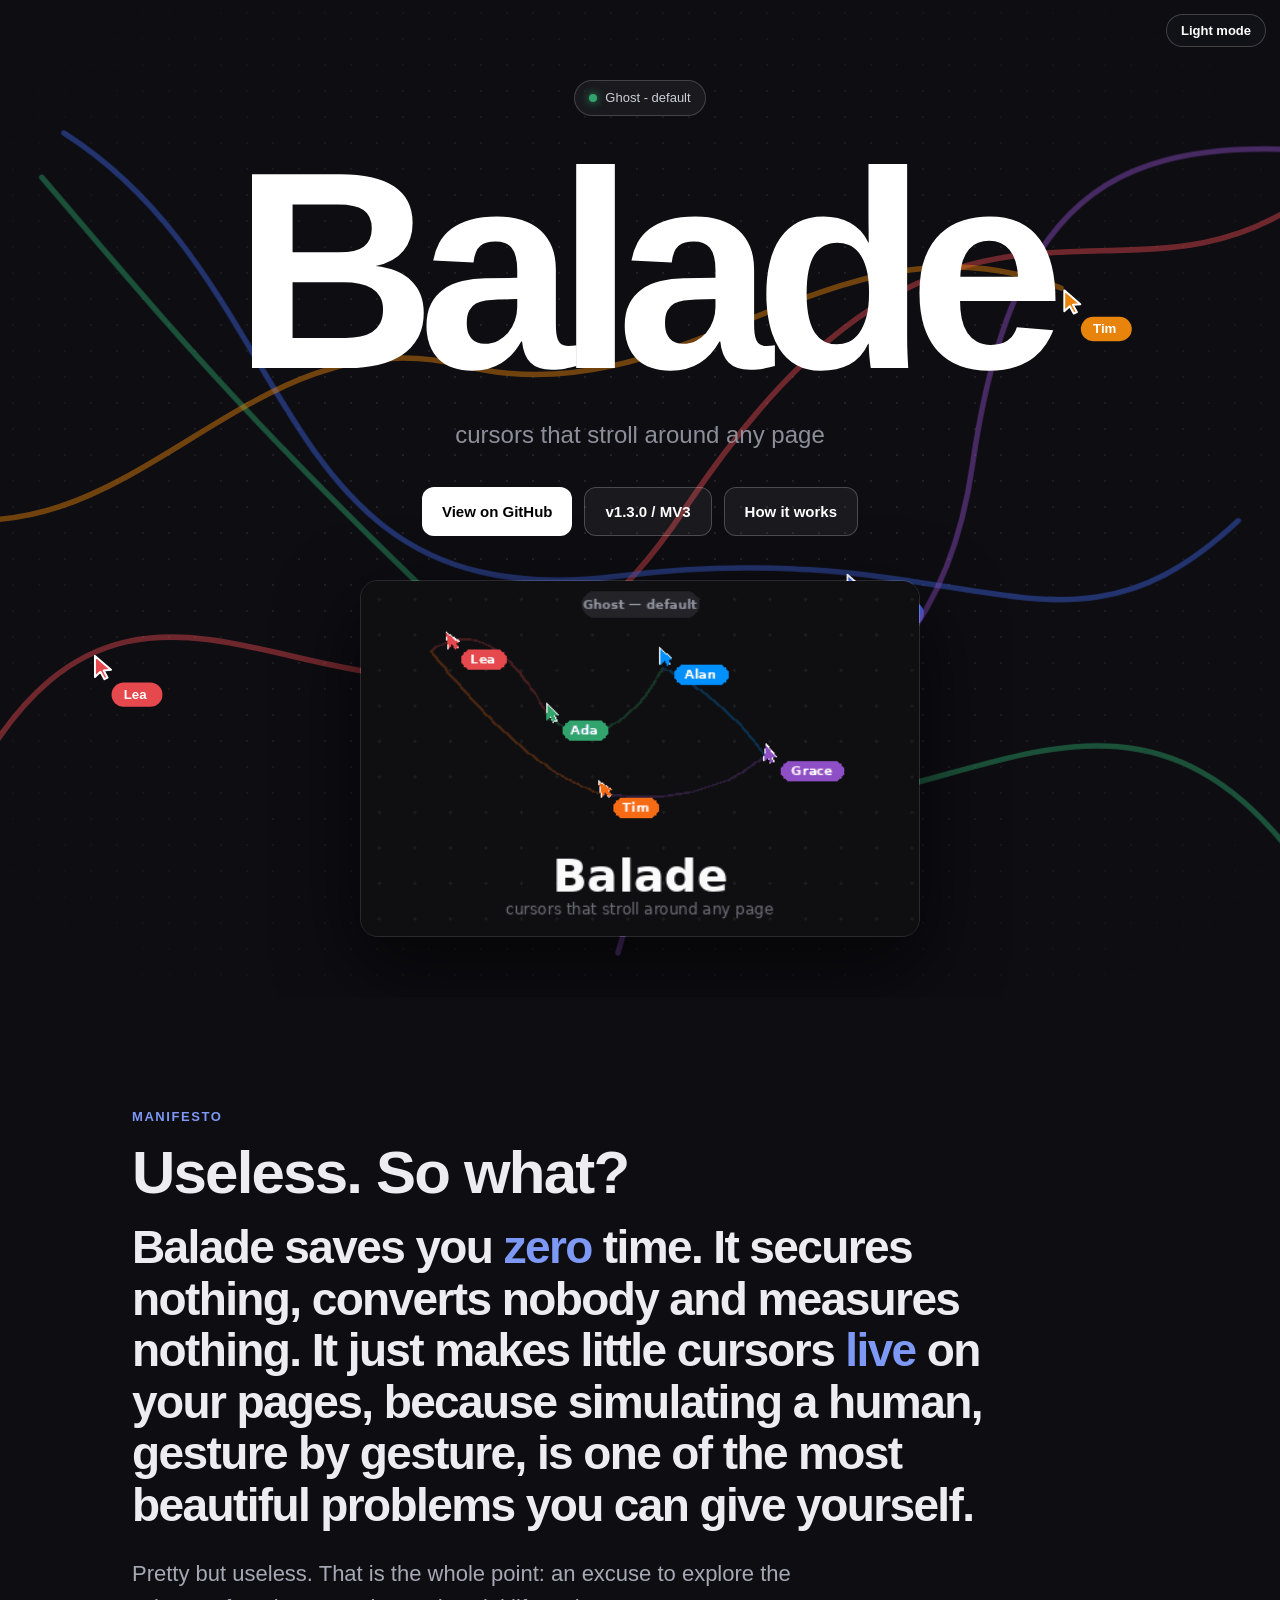
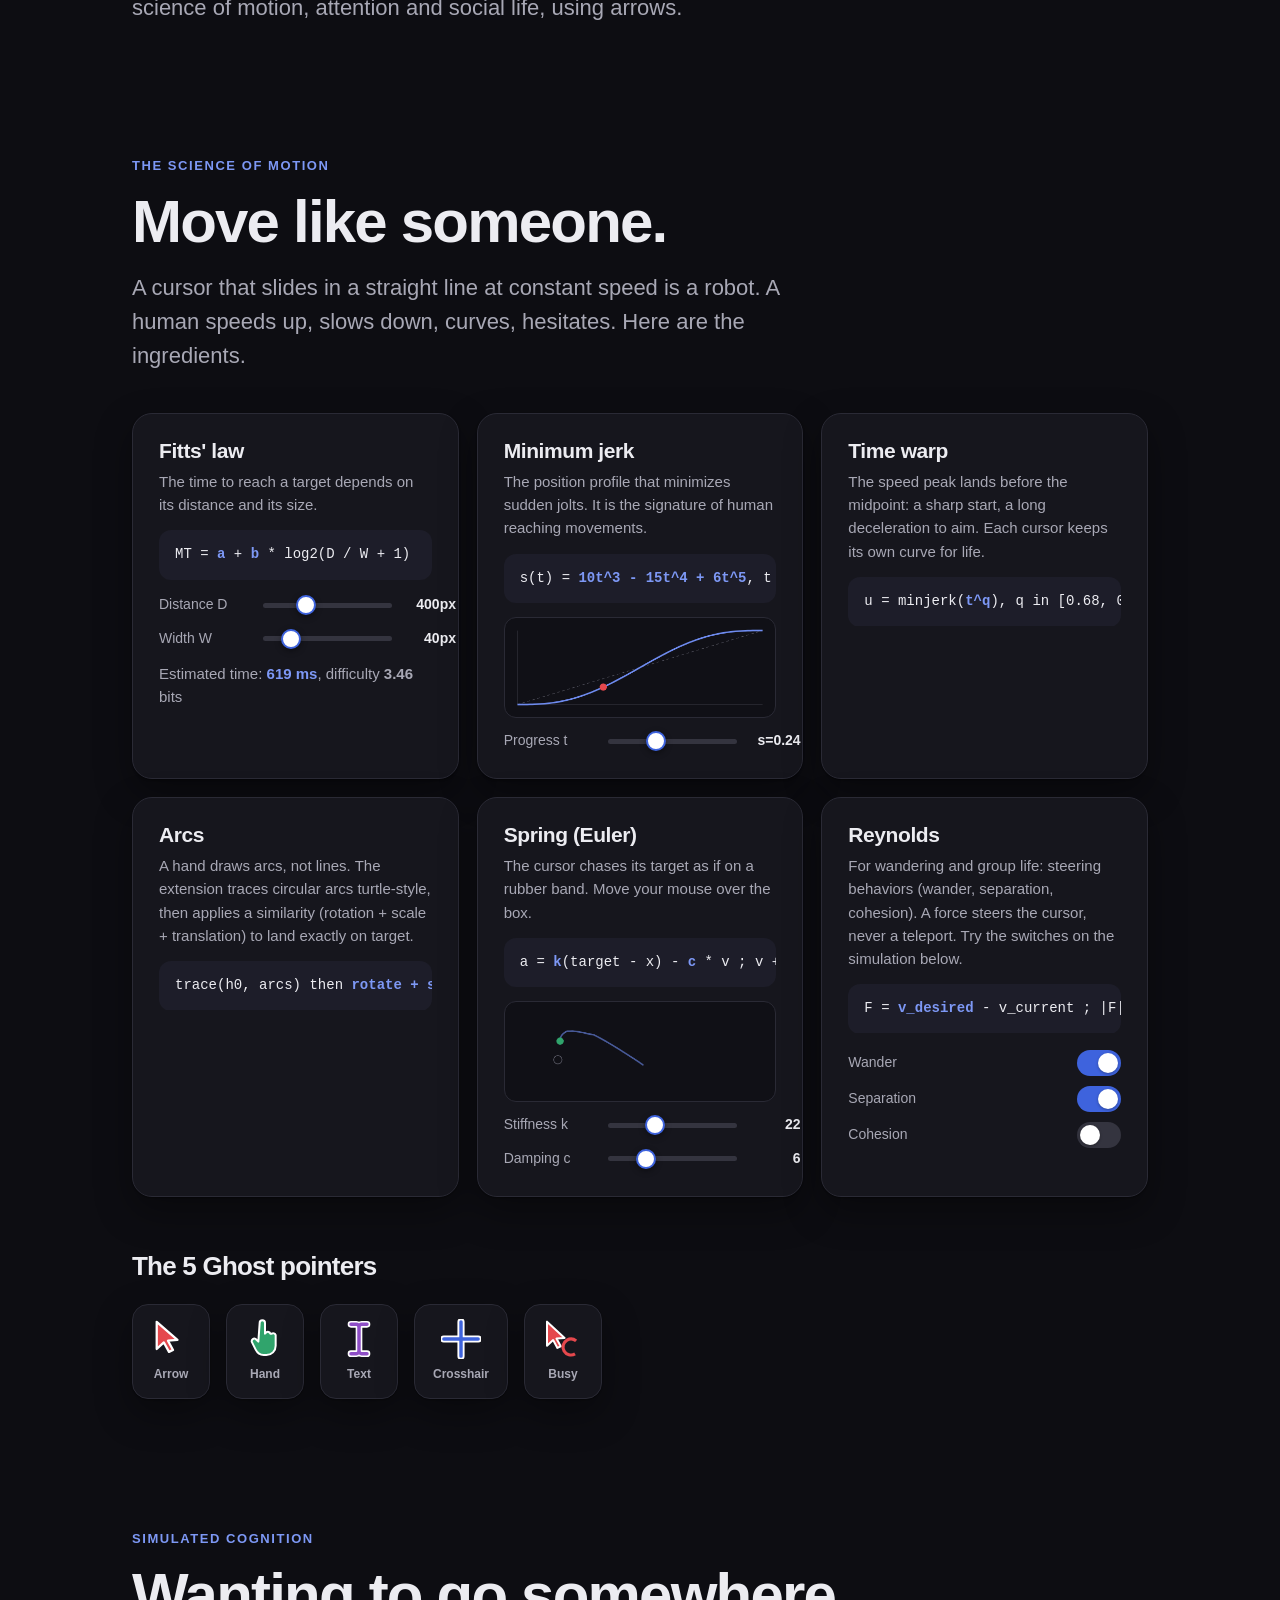
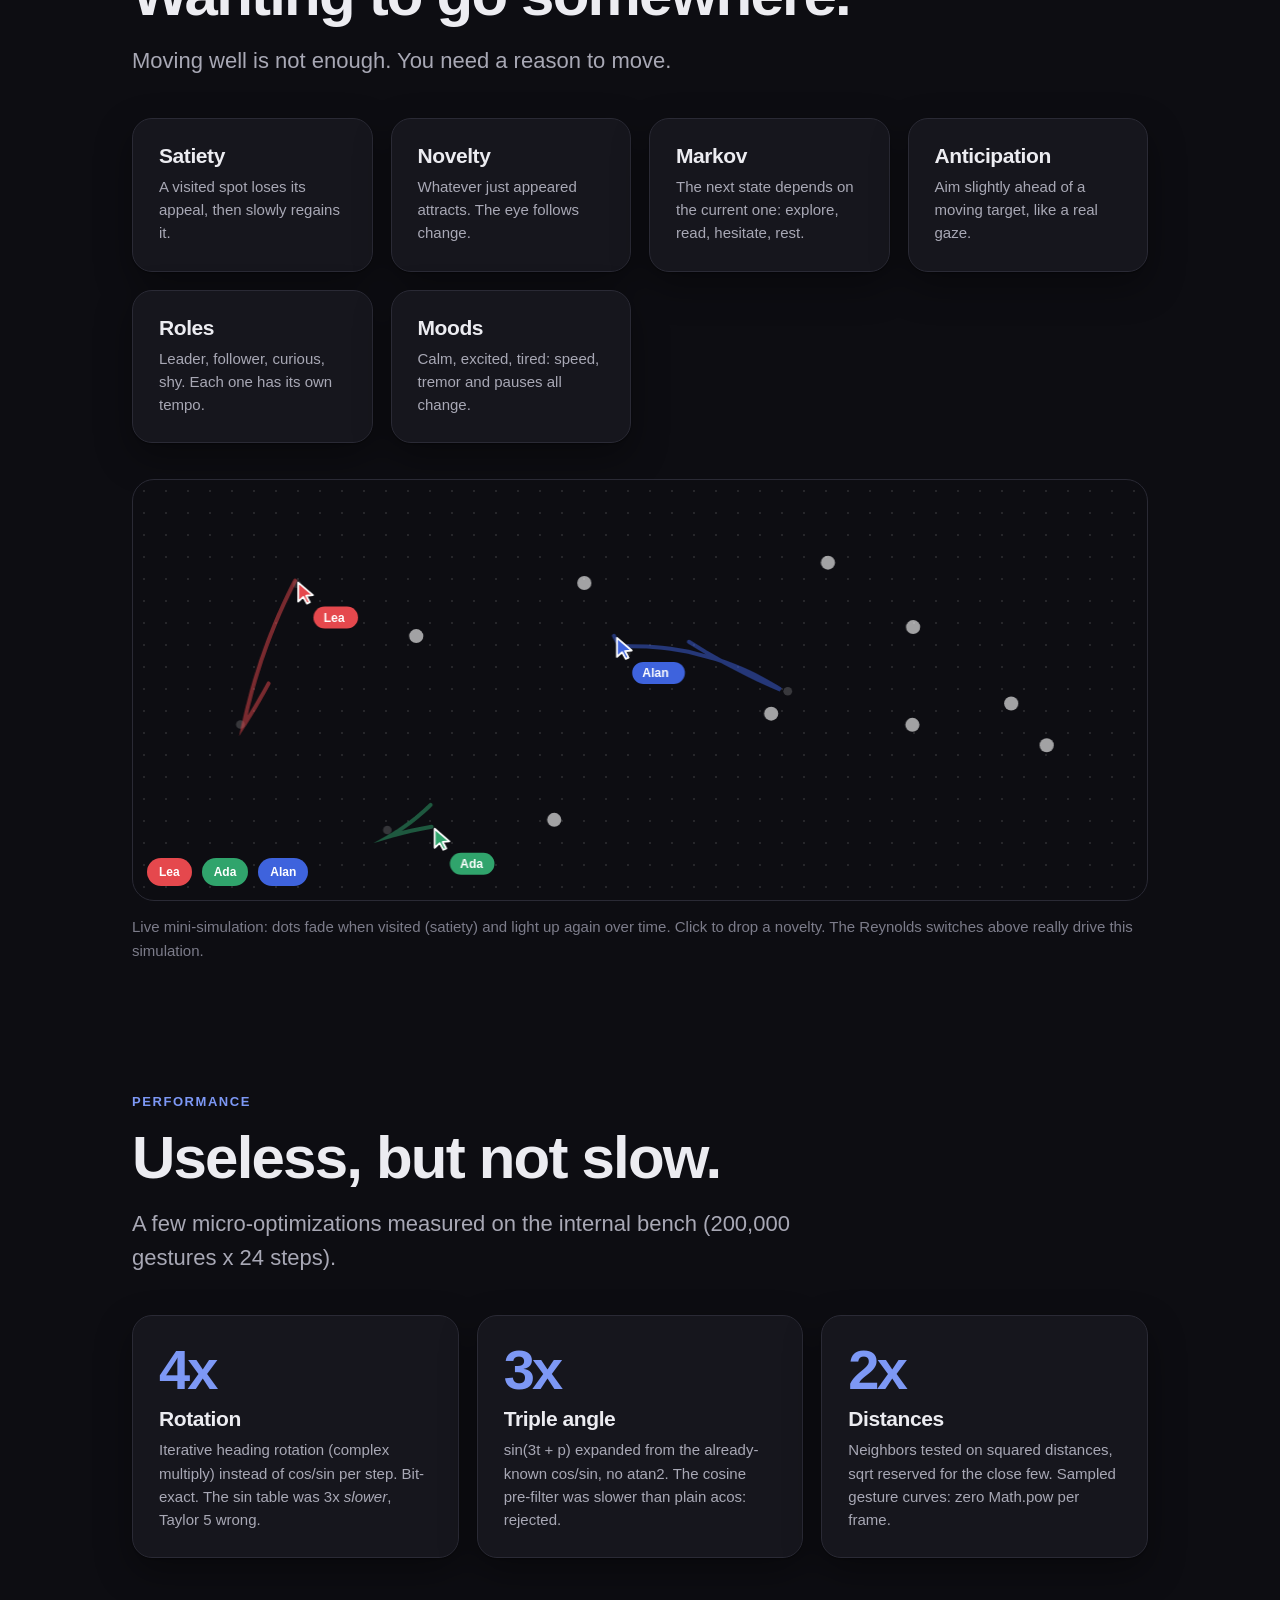
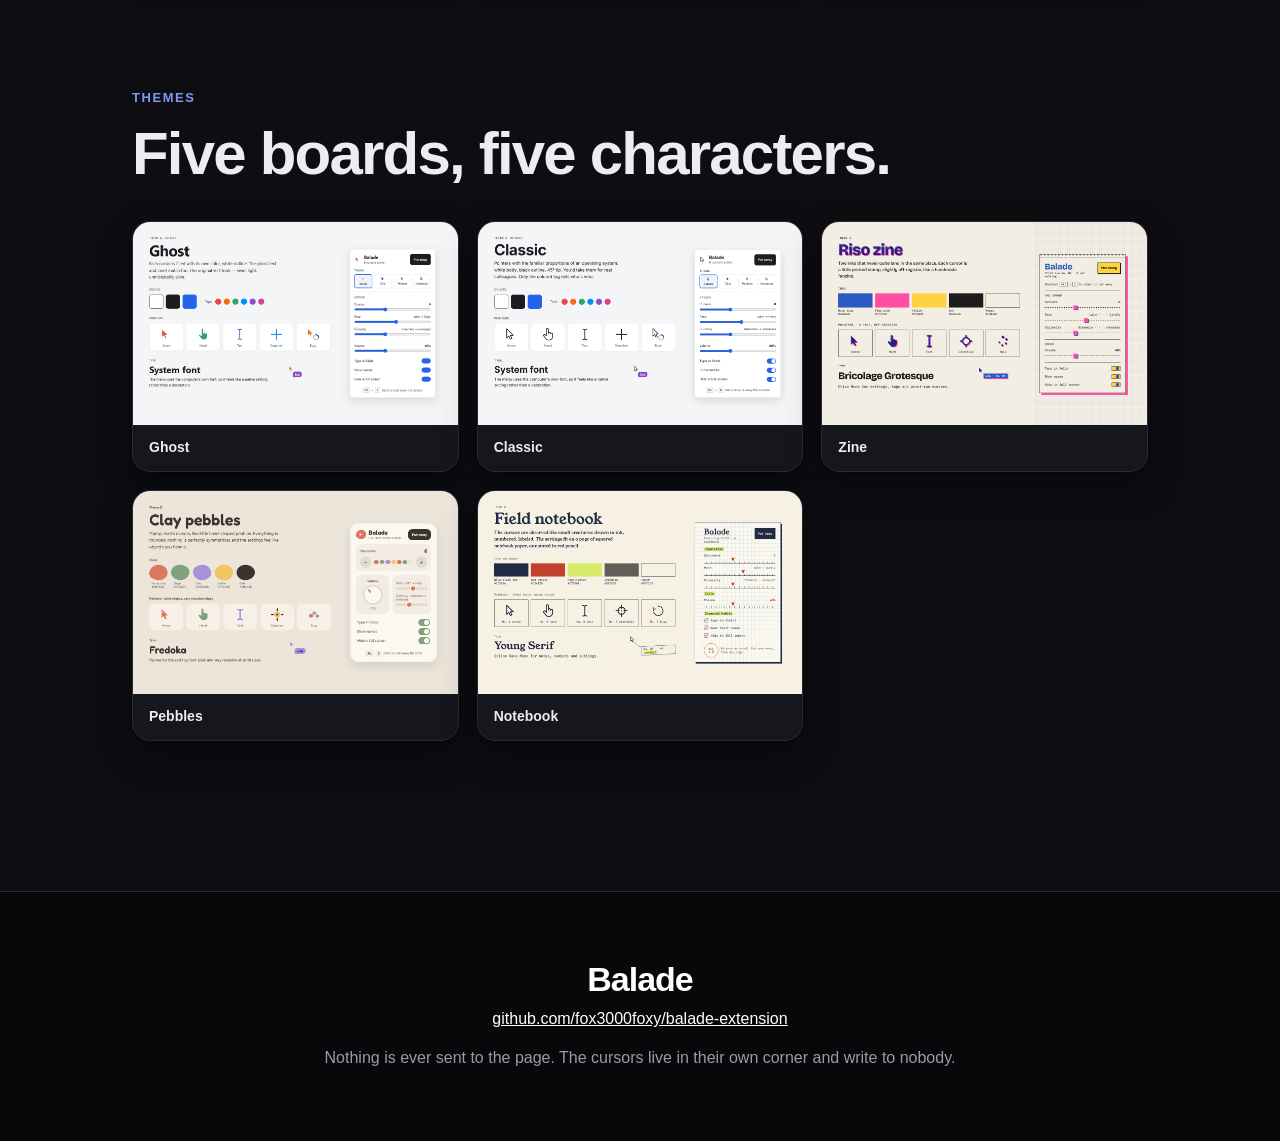
==== docs/index.html @ c30ccaf0 "docs: add index.html landing page (Ghost DA, real formulas, real assets) - Landing page from draft: " ====
<!doctype html>
<html lang="en" data-theme="dark">
<head>
<meta charset="utf-8">
<meta name="viewport" content="width=device-width,initial-scale=1">
<title>Balade - cursors that stroll around any page</title>
<meta name="description" content="Balade: a Chrome MV3 extension with autonomous animated cursors. Pretty but useless. The science of bringing virtual things to life.">
<style>
:root{
  --blue:#3e63dd; --red:#e5484d; --green:#30a46c; --violet:#8e4ec6; --orange:#e8830c;
  --ink:#0d0d12;
  --bg:#0d0d12; --card:#16161d; --text:#ececf1; --body:#a8a8b5; --muted:#7c7c8a;
  --line:#2a2a35; --formula:#1d1d29; --stage:#101016; --shadow:0 1px 2px rgba(0,0,0,.4),0 14px 36px rgba(0,0,0,.35);
  --track:#34343f; --knob:#fff; --strike:#4a4a58;
  --font:-apple-system,BlinkMacSystemFont,"Segoe UI",Roboto,"Helvetica Neue",Arial,sans-serif;
}
[data-theme=light]{
  --bg:#f5f5f7; --card:#fff; --text:#17171c; --body:#55555f; --muted:#8b8b97;
  --line:#e4e4ea; --formula:#f3f4fa; --stage:#fafafc; --shadow:0 1px 2px rgba(0,0,0,.04),0 12px 32px rgba(20,20,40,.06);
  --track:#dcdce4; --strike:#b6b6c0;
}
*{box-sizing:border-box;margin:0}
html{scroll-behavior:smooth}
body{font-family:var(--font);background:var(--bg);color:var(--text);line-height:1.55;-webkit-font-smoothing:antialiased;transition:background .3s,color .3s}
a{color:inherit}
h1,h2,h3{letter-spacing:-.03em;font-weight:800;line-height:1.05}

/* theme toggle */
.themebtn{position:fixed;top:14px;right:14px;z-index:50;border:1px solid rgba(255,255,255,.2);background:rgba(20,20,28,.7);color:#fff;backdrop-filter:blur(8px);padding:8px 14px;border-radius:99px;font:600 13px var(--font);cursor:pointer}
[data-theme=light] .themebtn{background:rgba(255,255,255,.85);color:#000;border-color:rgba(0,0,0,.12)}

/* HERO */
.hero{position:relative;min-height:100svh;background:var(--ink);color:#fff;overflow:hidden;display:flex;flex-direction:column;align-items:center;justify-content:center;text-align:center;padding:80px 20px 60px;
  background-image:radial-gradient(rgba(255,255,255,.09) 1px,transparent 1px);background-size:26px 26px}
.hero::after{content:"";position:absolute;inset:0;background:radial-gradient(ellipse at center,transparent 30%,var(--ink) 95%);pointer-events:none}
.hero svg.layer{position:absolute;inset:0;width:100%;height:100%;z-index:1}
.hero .content{position:relative;z-index:3}
.badge{display:inline-flex;gap:8px;align-items:center;padding:7px 14px;border:1px solid rgba(255,255,255,.18);border-radius:999px;font-size:13px;color:#cfcfd8;background:rgba(255,255,255,.05);margin-bottom:28px}
.badge i{width:8px;height:8px;border-radius:50%;background:var(--green);box-shadow:0 0 10px var(--green)}
.hero h1{font-size:clamp(84px,22vw,300px);letter-spacing:-.065em;line-height:.9}
.hero p.sub{color:#8e8e9a;font-size:clamp(16px,2.4vw,24px);margin-top:18px}
.btns{display:flex;gap:12px;justify-content:center;flex-wrap:wrap;margin-top:34px}
.btn{display:inline-flex;align-items:center;gap:8px;padding:12px 20px;border-radius:12px;font-weight:600;text-decoration:none;font-size:15px;transition:transform .15s}
.btn:hover{transform:translateY(-2px)}
.btn.primary{background:#fff;color:#000}
.btn.ghost{border:1px solid rgba(255,255,255,.22);color:#fff;background:rgba(255,255,255,.05)}
.hero .gif{margin:44px auto 0;max-width:560px;width:100%;border-radius:18px;border:1px solid rgba(255,255,255,.12);display:block;box-shadow:0 30px 80px rgba(0,0,0,.6)}
.cur{will-change:transform}
.tag{font:600 12px var(--font)}

/* SECTIONS */
section.block{max-width:1060px;margin:0 auto;padding:110px 22px 20px}
.eyebrow{font-size:13px;font-weight:700;color:var(--blue);text-transform:uppercase;letter-spacing:.12em;margin-bottom:14px}
[data-theme=dark] .eyebrow{color:#7d98f5}
section h2{font-size:clamp(34px,6vw,60px);margin-bottom:18px}
.lead{font-size:clamp(18px,2.2vw,22px);color:var(--body);max-width:720px}
.grid{display:grid;gap:18px;margin-top:40px}
.g2{grid-template-columns:repeat(auto-fit,minmax(300px,1fr))}
.g3{grid-template-columns:repeat(auto-fit,minmax(240px,1fr))}
.card{background:var(--card);border-radius:20px;padding:26px;box-shadow:var(--shadow);border:1px solid var(--line)}
.card h3{font-size:21px;margin-bottom:8px;letter-spacing:-.02em}
.card p{color:var(--body);font-size:15px}
.formula{margin:14px 0;padding:14px 16px;background:var(--formula);border-radius:12px;font-family:ui-monospace,SFMono-Regular,Menlo,Consolas,monospace;font-size:14px;overflow-x:auto;white-space:nowrap}
.formula b{color:#7d98f5}
[data-theme=light] .formula b{color:var(--blue)}
.manifesto{font-size:clamp(26px,4.4vw,46px);font-weight:800;letter-spacing:-.035em;line-height:1.12;max-width:900px}
.manifesto em{font-style:normal;color:#7d98f5}
[data-theme=light] .manifesto em{color:var(--blue)}
.manifesto s{color:var(--strike);text-decoration-thickness:3px}

/* controls, extension menu style */
.ctl{display:flex;align-items:center;gap:12px;font-size:14px;margin-top:12px}
.ctl label{min-width:92px;color:var(--body)}
.ctl output{min-width:52px;text-align:right;font-variant-numeric:tabular-nums;font-weight:600}
input[type=range]{-webkit-appearance:none;appearance:none;flex:1;height:5px;border-radius:5px;background:var(--track);outline:0}
input[type=range]::-webkit-slider-thumb{-webkit-appearance:none;width:20px;height:20px;border-radius:50%;background:#fff;border:2px solid var(--blue);box-shadow:0 2px 6px rgba(0,0,0,.4);cursor:pointer}
input[type=range]::-moz-range-thumb{width:16px;height:16px;border-radius:50%;background:#fff;border:2px solid var(--blue);cursor:pointer}
.tg{position:relative;width:44px;height:26px;flex:none}
.tg input{opacity:0;position:absolute;inset:0;margin:0;cursor:pointer;z-index:2}
.tg span{position:absolute;inset:0;border-radius:99px;background:var(--track);transition:.2s}
.tg span::after{content:"";position:absolute;left:3px;top:3px;width:20px;height:20px;border-radius:50%;background:#fff;box-shadow:0 1px 3px rgba(0,0,0,.3);transition:.2s}
.tg input:checked+span{background:var(--blue)}
.tg input:checked+span::after{transform:translateX(18px)}
.toggles{margin-top:16px;display:grid;gap:10px}
.toggles .row{display:flex;justify-content:space-between;align-items:center;font-size:14px;color:var(--body)}
canvas{display:block;width:100%;border-radius:12px;background:var(--stage);border:1px solid var(--line);margin-top:14px}
.stage{background:var(--ink);border-radius:22px;overflow:hidden;position:relative;margin-top:36px;border:1px solid var(--line);background-image:radial-gradient(rgba(255,255,255,.1) 1px,transparent 1px);background-size:22px 22px}
.stage canvas{border:0;background:transparent;margin:0;border-radius:0;height:420px}
.stage .ctrl{position:absolute;left:14px;bottom:14px;display:flex;gap:10px;flex-wrap:wrap}
.pill{padding:5px 12px;border-radius:99px;color:#fff;font-size:12px;font-weight:700}

.tbl{width:100%;border-collapse:collapse;font-size:14px;margin-top:10px}
.tbl td,.tbl th{padding:9px 0;text-align:left;border-bottom:1px solid var(--line)}
.tbl th{color:var(--muted);font-weight:600;font-size:12px;text-transform:uppercase;letter-spacing:.06em}
.big{font-size:56px;font-weight:800;letter-spacing:-.05em;color:#7d98f5;line-height:1}
[data-theme=light] .big{color:var(--blue)}
.note{color:var(--muted);font-size:15px;margin-top:14px}

.pointers{display:flex;gap:16px;flex-wrap:wrap;margin-top:24px}
.pt{background:var(--card);border:1px solid var(--line);border-radius:16px;padding:14px 18px;display:flex;flex-direction:column;align-items:center;gap:6px;font-size:12px;color:var(--body);font-weight:600;box-shadow:var(--shadow)}

.gallery{display:grid;grid-template-columns:repeat(auto-fill,minmax(300px,1fr));gap:18px;margin-top:36px}
.gallery figure{background:var(--card);border:1px solid var(--line);border-radius:18px;overflow:hidden;box-shadow:var(--shadow)}
.gallery img{display:block;width:100%;aspect-ratio:16/10;object-fit:cover;background:var(--formula)}
.gallery figcaption{padding:12px 16px;font-weight:700;font-size:14px;text-transform:capitalize}

footer{margin-top:130px;background:#08080b;color:#9a9aa6;padding:70px 22px;text-align:center;border-top:1px solid var(--line)}
footer h3{color:#fff;font-size:34px;margin-bottom:10px}
footer a{color:#fff}

.reveal{opacity:0;transform:translateY(26px);transition:opacity .7s ease,transform .7s ease}
.reveal.in{opacity:1;transform:none}
@media (prefers-reduced-motion:reduce){.reveal{opacity:1;transform:none;transition:none}}
</style>
</head>
<body>
<button class="themebtn" id="themeBtn" type="button">Light mode</button>

<!-- 1. HERO -->
<header class="hero" id="top">
  <svg class="layer" id="heroSvg" viewBox="0 0 1440 900" preserveAspectRatio="xMidYMid slice" aria-hidden="true">
    <defs><g id="arrow"><path d="M3 2 L3 21 L8 16.4 L11.6 23 L14.4 21.7 L10.9 15.2 L17.5 14.6 Z" stroke="#fff" stroke-width="1.8" stroke-linejoin="round"/></g></defs>
  </svg>
  <div class="content">
    <div class="badge"><i></i> Ghost - default</div>
    <h1>Balade</h1>
    <p class="sub">cursors that stroll around any page</p>
    <div class="btns">
      <a class="btn primary" href="https://github.com/fox3000foxy/balade-extension">View on GitHub</a>
      <a class="btn ghost" href="https://github.com/fox3000foxy/balade-extension/releases">v1.3.0 / MV3</a>
      <a class="btn ghost" href="how-it-works.html">How it works</a>
    </div>
    <img class="gif" src="images/promo-ghost.gif" alt="Balade with the Ghost theme in action" loading="lazy" onerror="this.style.display='none'">
  </div>
</header>

<!-- 2. MANIFESTO -->
<section class="block reveal" id="manifesto">
  <div class="eyebrow">Manifesto</div>
  <h2>Useless. So what?</h2>
  <p class="manifesto">Balade saves you <em>zero</em> time. It secures nothing, converts nobody and measures nothing. It just makes little cursors <em>live</em> on your pages, because simulating a human, gesture by gesture, is one of the most beautiful problems you can give yourself.</p>
  <p class="lead" style="margin-top:26px">Pretty but useless. That is the whole point: an excuse to explore the science of motion, attention and social life, using arrows.</p>
</section>

<!-- 3. SCIENCE OF MOTION -->
<section class="block reveal" id="motion">
  <div class="eyebrow">The science of motion</div>
  <h2>Move like someone.</h2>
  <p class="lead">A cursor that slides in a straight line at constant speed is a robot. A human speeds up, slows down, curves, hesitates. Here are the ingredients.</p>

  <div class="grid g2">
    <div class="card">
      <h3>Fitts' law</h3>
      <p>The time to reach a target depends on its distance and its size.</p>
      <div class="formula">MT = <b>a</b> + <b>b</b> * log2(D / W + 1)</div>
      <div class="ctl"><label>Distance D</label><input id="fD" type="range" min="50" max="1200" value="400"><output id="fDo"></output></div>
      <div class="ctl"><label>Width W</label><input id="fW" type="range" min="8" max="200" value="40"><output id="fWo"></output></div>
      <p style="margin-top:12px">Estimated time: <b id="fMT" style="color:#7d98f5"></b>, difficulty <b id="fID"></b> bits</p>
    </div>

    <div class="card">
      <h3>Minimum jerk</h3>
      <p>The position profile that minimizes sudden jolts. It is the signature of human reaching movements.</p>
      <div class="formula">s(t) = <b>10t^3 - 15t^4 + 6t^5</b>, t = time / T, in [0, 1]</div>
      <canvas id="mjCv" width="520" height="190"></canvas>
      <div class="ctl"><label>Progress t</label><input id="mjT" type="range" min="0" max="100" value="35"><output id="mjO"></output></div>
    </div>

    <div class="card">
      <h3>Time warp</h3>
      <p>The speed peak lands before the midpoint: a sharp start, a long deceleration to aim. Each cursor keeps its own curve for life.</p>
      <div class="formula">u = minjerk(<b>t^q</b>), q in [0.68, 0.85]</div>
    </div>

    <div class="card">
      <h3>Arcs</h3>
      <p>A hand draws arcs, not lines. The extension traces circular arcs turtle-style, then applies a similarity (rotation + scale + translation) to land exactly on target.</p>
      <div class="formula">trace(h0, arcs) then <b>rotate + scale</b> onto target</div>
    </div>

    <div class="card">
      <h3>Spring (Euler)</h3>
      <p>The cursor chases its target as if on a rubber band. Move your mouse over the box.</p>
      <div class="formula">a = <b>k</b>(target - x) - <b>c</b> * v ; v += a*dt ; x += v*dt</div>
      <canvas id="spCv" width="520" height="190"></canvas>
      <div class="ctl"><label>Stiffness k</label><input id="spK" type="range" min="2" max="60" value="22"><output id="spKo"></output></div>
      <div class="ctl"><label>Damping c</label><input id="spC" type="range" min="1" max="20" value="6"><output id="spCo"></output></div>
    </div>

    <div class="card">
      <h3>Reynolds</h3>
      <p>For wandering and group life: steering behaviors (wander, separation, cohesion). A force steers the cursor, never a teleport. Try the switches on the simulation below.</p>
      <div class="formula">F = <b>v_desired</b> - v_current ; |F| &lt;= F_max</div>
      <div class="toggles">
        <div class="row">Wander <span class="tg"><input id="tgWander" type="checkbox" checked><span></span></span></div>
        <div class="row">Separation <span class="tg"><input id="tgSep" type="checkbox" checked><span></span></span></div>
        <div class="row">Cohesion <span class="tg"><input id="tgCoh" type="checkbox"><span></span></span></div>
      </div>
    </div>
  </div>

  <h3 style="margin-top:56px;font-size:26px">The 5 Ghost pointers</h3>
  <div class="pointers" id="pointers"></div>
</section>

<!-- 4. COGNITION -->
<section class="block reveal" id="cognition">
  <div class="eyebrow">Simulated cognition</div>
  <h2>Wanting to go somewhere.</h2>
  <p class="lead">Moving well is not enough. You need a reason to move.</p>

  <div class="grid g3">
    <div class="card"><h3>Satiety</h3><p>A visited spot loses its appeal, then slowly regains it.</p></div>
    <div class="card"><h3>Novelty</h3><p>Whatever just appeared attracts. The eye follows change.</p></div>
    <div class="card"><h3>Markov</h3><p>The next state depends on the current one: explore, read, hesitate, rest.</p></div>
    <div class="card"><h3>Anticipation</h3><p>Aim slightly ahead of a moving target, like a real gaze.</p></div>
    <div class="card"><h3>Roles</h3><p>Leader, follower, curious, shy. Each one has its own tempo.</p></div>
    <div class="card"><h3>Moods</h3><p>Calm, excited, tired: speed, tremor and pauses all change.</p></div>
  </div>

  <div class="stage reveal">
    <canvas id="simCv" width="1000" height="420"></canvas>
    <div class="ctrl">
      <span class="pill" style="background:var(--red)">Lea</span>
      <span class="pill" style="background:var(--green)">Ada</span>
      <span class="pill" style="background:var(--blue)">Alan</span>
    </div>
  </div>
  <p class="note">Live mini-simulation: dots fade when visited (satiety) and light up again over time. Click to drop a novelty. The Reynolds switches above really drive this simulation.</p>
</section>

<!-- 5. PERF -->
<section class="block reveal" id="perf">
  <div class="eyebrow">Performance</div>
  <h2>Useless, but not slow.</h2>
  <p class="lead">A few micro-optimizations measured on the internal bench (200,000 gestures x 24 steps).</p>
  <div class="grid g3">
    <div class="card"><div class="big">4x</div><h3 style="margin-top:10px">Rotation</h3><p>Iterative heading rotation (complex multiply) instead of cos/sin per step. Bit-exact. The sin table was 3x <em>slower</em>, Taylor 5 wrong.</p></div>
    <div class="card"><div class="big">3x</div><h3 style="margin-top:10px">Triple angle</h3><p>sin(3t + p) expanded from the already-known cos/sin, no atan2. The cosine pre-filter was slower than plain acos: rejected.</p></div>
    <div class="card"><div class="big">2x</div><h3 style="margin-top:10px">Distances</h3><p>Neighbors tested on squared distances, sqrt reserved for the close few. Sampled gesture curves: zero Math.pow per frame.</p></div>
  </div>
</section>

<!-- 6. THEMES -->
<section class="block reveal" id="themes">
  <div class="eyebrow">Themes</div>
  <h2>Five boards, five characters.</h2>
  <div class="gallery" id="gallery"></div>
</section>

<!-- 7. FOOTER -->
<footer>
  <h3>Balade</h3>
  <p><a href="https://github.com/fox3000foxy/balade-extension">github.com/fox3000foxy/balade-extension</a></p>
  <p style="margin-top:14px">Nothing is ever sent to the page. The cursors live in their own corner and write to nobody.</p>
</footer>

<script>
const $=s=>document.querySelector(s), NS="http://www.w3.org/2000/svg";
const COL={red:"#e5484d",green:"#30a46c",blue:"#3e63dd",violet:"#8e4ec6",orange:"#e8830c"};
const GRID="rgba(140,140,155,.35)", AXIS="rgba(140,140,155,.6)";

/* theme toggle (dark by default) */
$("#themeBtn").onclick=()=>{
  const r=document.documentElement,light=r.dataset.theme!=="light";
  r.dataset.theme=light?"light":"dark";
  $("#themeBtn").textContent=light?"Dark mode":"Light mode";
};

/* Ghost pointers (SVG) */
const P={
 Arrow:c=>`<svg width="40" height="40" viewBox="0 0 26 28"><path d="M3 2 L3 21 L8 16.4 L11.6 23 L14.4 21.7 L10.9 15.2 L17.5 14.6 Z" fill="${c}" stroke="#fff" stroke-width="1.6" stroke-linejoin="round"/></svg>`,
 Hand:c=>`<svg width="40" height="40" viewBox="0 0 28 30"><path d="M10 3a2 2 0 0 1 4 0v8l1-1a2 2 0 0 1 3 1l1 0a2 2 0 0 1 3 1v8c0 4-3 7-7 7h-2c-3 0-5-2-6-4l-3-6a2 2 0 0 1 3-2l2 2z" fill="${c}" stroke="#fff" stroke-width="1.5" stroke-linejoin="round"/></svg>`,
 Text:c=>`<svg width="40" height="40" viewBox="0 0 28 30"><path d="M8 4h4a2 2 0 0 1 2 2 2 2 0 0 1 2-2h4M14 6v18M8 26h4a2 2 0 0 0 2-2 2 2 0 0 0 2 2h4" fill="none" stroke="#fff" stroke-width="5" stroke-linecap="round" stroke-linejoin="round"/><path d="M8 4h4a2 2 0 0 1 2 2 2 2 0 0 1 2-2h4M14 6v18M8 26h4a2 2 0 0 0 2-2 2 2 0 0 0 2 2h4" fill="none" stroke="${c}" stroke-width="2.6" stroke-linecap="round" stroke-linejoin="round"/></svg>`,
 Crosshair:c=>`<svg width="40" height="40" viewBox="0 0 28 28"><g stroke-linecap="round"><path d="M14 2v24M2 14h24" stroke="#fff" stroke-width="5"/><path d="M14 2v24M2 14h24" stroke="${c}" stroke-width="2.4"/></g></svg>`,
 Busy:c=>`<svg width="40" height="40" viewBox="0 0 30 30"><path d="M3 2 L3 20 L7.6 15.8 L10.8 21.7 L13.3 20.5 L10.1 14.7 L16.2 14.2 Z" fill="${c}" stroke="#fff" stroke-width="1.5" stroke-linejoin="round"/><circle cx="21" cy="21" r="6" fill="none" stroke="#e5484d" stroke-width="2.4" stroke-dasharray="26 12"><animateTransform attributeName="transform" type="rotate" from="0 21 21" to="360 21 21" dur="1s" repeatCount="indefinite"/></circle></svg>`
};
const ptCols={Arrow:COL.red,Hand:COL.green,Text:COL.violet,Crosshair:COL.blue,Busy:COL.red};
$("#pointers").innerHTML=Object.keys(P).map(k=>`<div class="pt">${P[k](ptCols[k])}${k}</div>`).join("");

/* hero: cursors + trails */
(function(){
  const svg=$("#heroSvg");
  const defs=[
   {n:"Lea",c:COL.red,  d:"M120 700 C300 380 520 820 760 460 S1150 300 1320 180"},
   {n:"Ada",c:COL.green,d:"M1300 760 C1100 520 900 880 640 640 S300 300 180 160"},
   {n:"Alan",c:COL.blue,d:"M200 120 C420 260 380 560 700 520 S1100 620 1260 470"},
   {n:"Grace",c:COL.violet,d:"M700 860 C760 640 980 700 1020 420 S1180 120 1380 140"},
   {n:"Tim",c:COL.orange,d:"M60 460 C260 520 360 280 560 330 S900 180 1100 260"}
  ];
  const items=defs.map((d,i)=>{
    const tr=document.createElementNS(NS,"path");
    tr.setAttribute("d",d.d);tr.setAttribute("fill","none");tr.setAttribute("stroke",d.c);
    tr.setAttribute("stroke-width","5");tr.setAttribute("stroke-linecap","round");tr.setAttribute("opacity",".45");
    svg.appendChild(tr);
    const g=document.createElementNS(NS,"g");g.setAttribute("class","cur");
    g.innerHTML=`<use href="#arrow" fill="${d.c}"/><g transform="translate(18,26)"><rect rx="11" ry="11" width="${d.n.length*8+22}" height="22" fill="${d.c}"/><text class="tag" x="11" y="15" fill="#fff">${d.n}</text></g>`;
    svg.appendChild(g);
    return {tr,g,len:tr.getTotalLength(),off:i*.19};
  });
  const reduce=matchMedia("(prefers-reduced-motion:reduce)").matches;
  function frame(t){
    items.forEach(it=>{
      let u=reduce?.55:((t/14000+it.off)%1);
      const e=u<.5?2*u*u:1-Math.pow(-2*u+2,2)/2;
      const p=it.tr.getPointAtLength(e*it.len);
      it.g.setAttribute("transform",`translate(${p.x},${p.y})`);
    });
    if(!reduce)requestAnimationFrame(frame);
  }
  requestAnimationFrame(frame);
})();

/* Fitts */
(function(){
  const D=$("#fD"),W=$("#fW");
  function u(){const d=+D.value,w=+W.value,id=Math.log2(d/w+1);
    $("#fDo").textContent=d+"px";$("#fWo").textContent=w+"px";
    $("#fID").textContent=id.toFixed(2);$("#fMT").textContent=Math.round(100+150*id)+" ms";}
  D.oninput=W.oninput=u;u();
})();

/* Minimum jerk */
(function(){
  const cv=$("#mjCv"),ctx=cv.getContext("2d"),r=$("#mjT"),o=$("#mjO");
  const mj=t=>10*t**3-15*t**4+6*t**5;
  function draw(){
    const w=cv.width,h=cv.height,t=r.value/100,pad=24;ctx.clearRect(0,0,w,h);
    ctx.strokeStyle=GRID;ctx.lineWidth=1;ctx.beginPath();ctx.moveTo(pad,h-pad);ctx.lineTo(w-pad,h-pad);ctx.moveTo(pad,pad);ctx.lineTo(pad,h-pad);ctx.stroke();
    ctx.strokeStyle=AXIS;ctx.setLineDash([5,5]);ctx.beginPath();ctx.moveTo(pad,h-pad);ctx.lineTo(w-pad,pad);ctx.stroke();ctx.setLineDash([]);
    ctx.strokeStyle="#6f8cf0";ctx.lineWidth=3;ctx.beginPath();
    for(let i=0;i<=100;i++){const x=pad+(w-2*pad)*i/100,y=h-pad-(h-2*pad)*mj(i/100);i?ctx.lineTo(x,y):ctx.moveTo(x,y);}ctx.stroke();
    const x=pad+(w-2*pad)*t,y=h-pad-(h-2*pad)*mj(t);
    ctx.fillStyle=COL.red;ctx.beginPath();ctx.arc(x,y,7,0,7);ctx.fill();
    o.textContent="s="+mj(t).toFixed(2);
  }
  r.oninput=draw;draw();
})();

/* Spring */
(function(){
  const cv=$("#spCv"),ctx=cv.getContext("2d"),K=$("#spK"),C=$("#spC");
  let tx=260,ty=95,x=60,y=95,vx=0,vy=0,last=0,auto=true;
  cv.addEventListener("pointermove",e=>{const b=cv.getBoundingClientRect();tx=(e.clientX-b.left)*cv.width/b.width;ty=(e.clientY-b.top)*cv.height/b.height;auto=false;});
  cv.addEventListener("pointerleave",()=>auto=true);
  const trail=[];
  function step(t){
    const dt=Math.min(.03,(t-last)/1000||.016);last=t;
    if(auto){tx=260+180*Math.cos(t/900);ty=95+60*Math.sin(t/650*1.3);}
    const k=+K.value,c=+C.value;
    vx+=(k*(tx-x)-c*vx)*dt*8;vy+=(k*(ty-y)-c*vy)*dt*8;x+=vx*dt;y+=vy*dt;
    trail.push([x,y]);if(trail.length>40)trail.shift();
    ctx.clearRect(0,0,cv.width,cv.height);
    ctx.strokeStyle="rgba(110,140,240,.6)";ctx.lineWidth=3;ctx.lineCap="round";ctx.beginPath();trail.forEach((p,i)=>i?ctx.lineTo(...p):ctx.moveTo(...p));ctx.stroke();
    ctx.strokeStyle=AXIS;ctx.lineWidth=1.5;ctx.beginPath();ctx.arc(tx,ty,8,0,7);ctx.stroke();
    ctx.fillStyle=COL.green;ctx.beginPath();ctx.arc(x,y,7,0,7);ctx.fill();
    $("#spKo").textContent=k;$("#spCo").textContent=c;
    requestAnimationFrame(step);
  }
  requestAnimationFrame(step);
})();

/* Cognition mini-simulation: Reynolds switches really drive it */
(function(){
  const cv=$("#simCv"),ctx=cv.getContext("2d"),W=cv.width,H=cv.height;
  const flags=()=>({wander:$("#tgWander").checked,sep:$("#tgSep").checked,coh:$("#tgCoh").checked});
  const rnd=(a,b)=>a+Math.random()*(b-a);
  const spots=Array.from({length:14},()=>({x:rnd(60,W-60),y:rnd(50,H-50),food:1,nov:0}));
  const mj=t=>10*t**3-15*t**4+6*t**5;
  const mk=(n,c,mood)=>({n,c,x:rnd(100,W-100),y:rnd(80,H-80),from:null,to:null,t:0,T:1,rest:0,trail:[],mood,cur:spots[0]});
  const ag=[mk("Lea",COL.red,1.1),mk("Ada",COL.green,.8),mk("Alan",COL.blue,1.4)];
  function pick(a){
    let best=null,bs=-1e9;
    spots.forEach(s=>{
      const d=Math.hypot(s.x-a.x,s.y-a.y);
      const sc=s.food*2+s.nov*3-d/400+Math.random()*.6;
      if(sc>bs){bs=sc;best=s}
    });
    return best;
  }
  function go(a){
    const s=pick(a);a.cur=s;
    a.from={x:a.x,y:a.y};
    a.to={x:s.x+rnd(-8,8),y:s.y+rnd(-8,8)};
    const d=Math.hypot(a.to.x-a.from.x,a.to.y-a.from.y)||1;
    a.T=(.5+.0016*d)/a.mood;a.t=0;
    const nx=-(a.to.y-a.from.y)/d,ny=(a.to.x-a.from.x)/d,off=rnd(-.2,.2)*d*(flags().wander?1:0);
    a.c1={x:(a.from.x+a.to.x)/2+nx*off,y:(a.from.y+a.to.y)/2+ny*off};
  }
  cv.addEventListener("pointerdown",e=>{
    const b=cv.getBoundingClientRect();
    spots.push({x:(e.clientX-b.left)*W/b.width,y:(e.clientY-b.top)*H/b.height,food:1,nov:1});
    if(spots.length>22)spots.shift();
  });
  ag.forEach(go);
  let last=0;
  function step(ts){
    const dt=Math.min(.05,(ts-last)/1000||.016);last=ts;
    spots.forEach(s=>{s.food=Math.min(1,s.food+dt*.08);s.nov=Math.max(0,s.nov-dt*.15);});
    ag.forEach(a=>{
      if(a.rest>0){a.rest-=dt;}
      else{
        const f=flags(), others=ag.filter(o=>o!==a);
        // Separation: push away from close neighbors. Cohesion: drift to center.
        let ox=0,oy=0;
        if(f.sep||f.coh){
          let cx=0,cy=0,n=0;
          others.forEach(o=>{const dx=a.x-o.x,dy=a.y-o.y,d=Math.hypot(dx,dy);if(d<110){cx+=o.x;cy+=o.y;n++;if(f.sep&&d>1){ox+=dx/d*(1-d/110)*60;oy+=dy/d*(1-d/110)*60;}}});
          if(f.coh&&n>0){ox+=(cx/n-a.x)*.6;oy+=(cy/n-a.y)*.6;}
        }
        a.t+=dt/a.T;
        const u=Math.min(1,a.t),s=mj(u),q=1-s;
        a.x=q*q*a.from.x+2*q*s*a.c1.x+s*s*a.to.x+ox*dt;
        a.y=q*q*a.from.y+2*q*s*a.c1.y+s*s*a.to.y+oy*dt;
        if(u>=1){a.cur.food=0;a.cur.nov=0;a.rest=rnd(.2,1.2)/a.mood;go(a);}
      }
      a.trail.push([a.x,a.y]);if(a.trail.length>60)a.trail.shift();
    });
    ctx.clearRect(0,0,W,H);
    spots.forEach(s=>{ctx.fillStyle=`rgba(255,255,255,${.12+.5*s.food})`;ctx.beginPath();ctx.arc(s.x,s.y,4+4*s.nov+3*s.food,0,7);ctx.fill();});
    ag.forEach(a=>{
      ctx.strokeStyle=a.c;ctx.globalAlpha=.5;ctx.lineWidth=4;ctx.lineCap="round";ctx.beginPath();
      a.trail.forEach((p,i)=>i?ctx.lineTo(...p):ctx.moveTo(...p));ctx.stroke();ctx.globalAlpha=1;
      ctx.save();ctx.translate(a.x,a.y);ctx.fillStyle=a.c;ctx.strokeStyle="#fff";ctx.lineWidth=1.8;ctx.lineJoin="round";
      ctx.beginPath();ctx.moveTo(3,2);ctx.lineTo(3,21);ctx.lineTo(8,16.4);ctx.lineTo(11.6,23);ctx.lineTo(14.4,21.7);ctx.lineTo(10.9,15.2);ctx.lineTo(17.5,14.6);ctx.closePath();ctx.fill();ctx.stroke();
      ctx.fillStyle=a.c;const w=a.n.length*8+20;ctx.beginPath();ctx.roundRect(18,26,w,22,11);ctx.fill();
      ctx.fillStyle="#fff";ctx.font="700 12px -apple-system,Segoe UI,sans-serif";ctx.fillText(a.n,28,41);
      ctx.restore();
    });
    requestAnimationFrame(step);
  }
  requestAnimationFrame(step);
})();

/* Theme gallery: the 5 real theme boards */
$("#gallery").innerHTML=[["ghost","ghost"],["classic","classic"],["zine","riso-zine"],["pebbles","clay-pebbles"],["notebook","field-notebook"]].map(([label,file])=>
 `<figure><img src="images/theme-${file}.png" alt="${label} theme" loading="lazy" onerror="this.style.opacity=.2"><figcaption>${label}</figcaption></figure>`).join("");

/* Scroll reveal */
const io=new IntersectionObserver(es=>es.forEach(e=>{if(e.isIntersecting){e.target.classList.add("in");io.unobserve(e.target);}}),{threshold:.12});
document.querySelectorAll(".reveal").forEach(el=>io.observe(el));
</script>
</body>
</html>
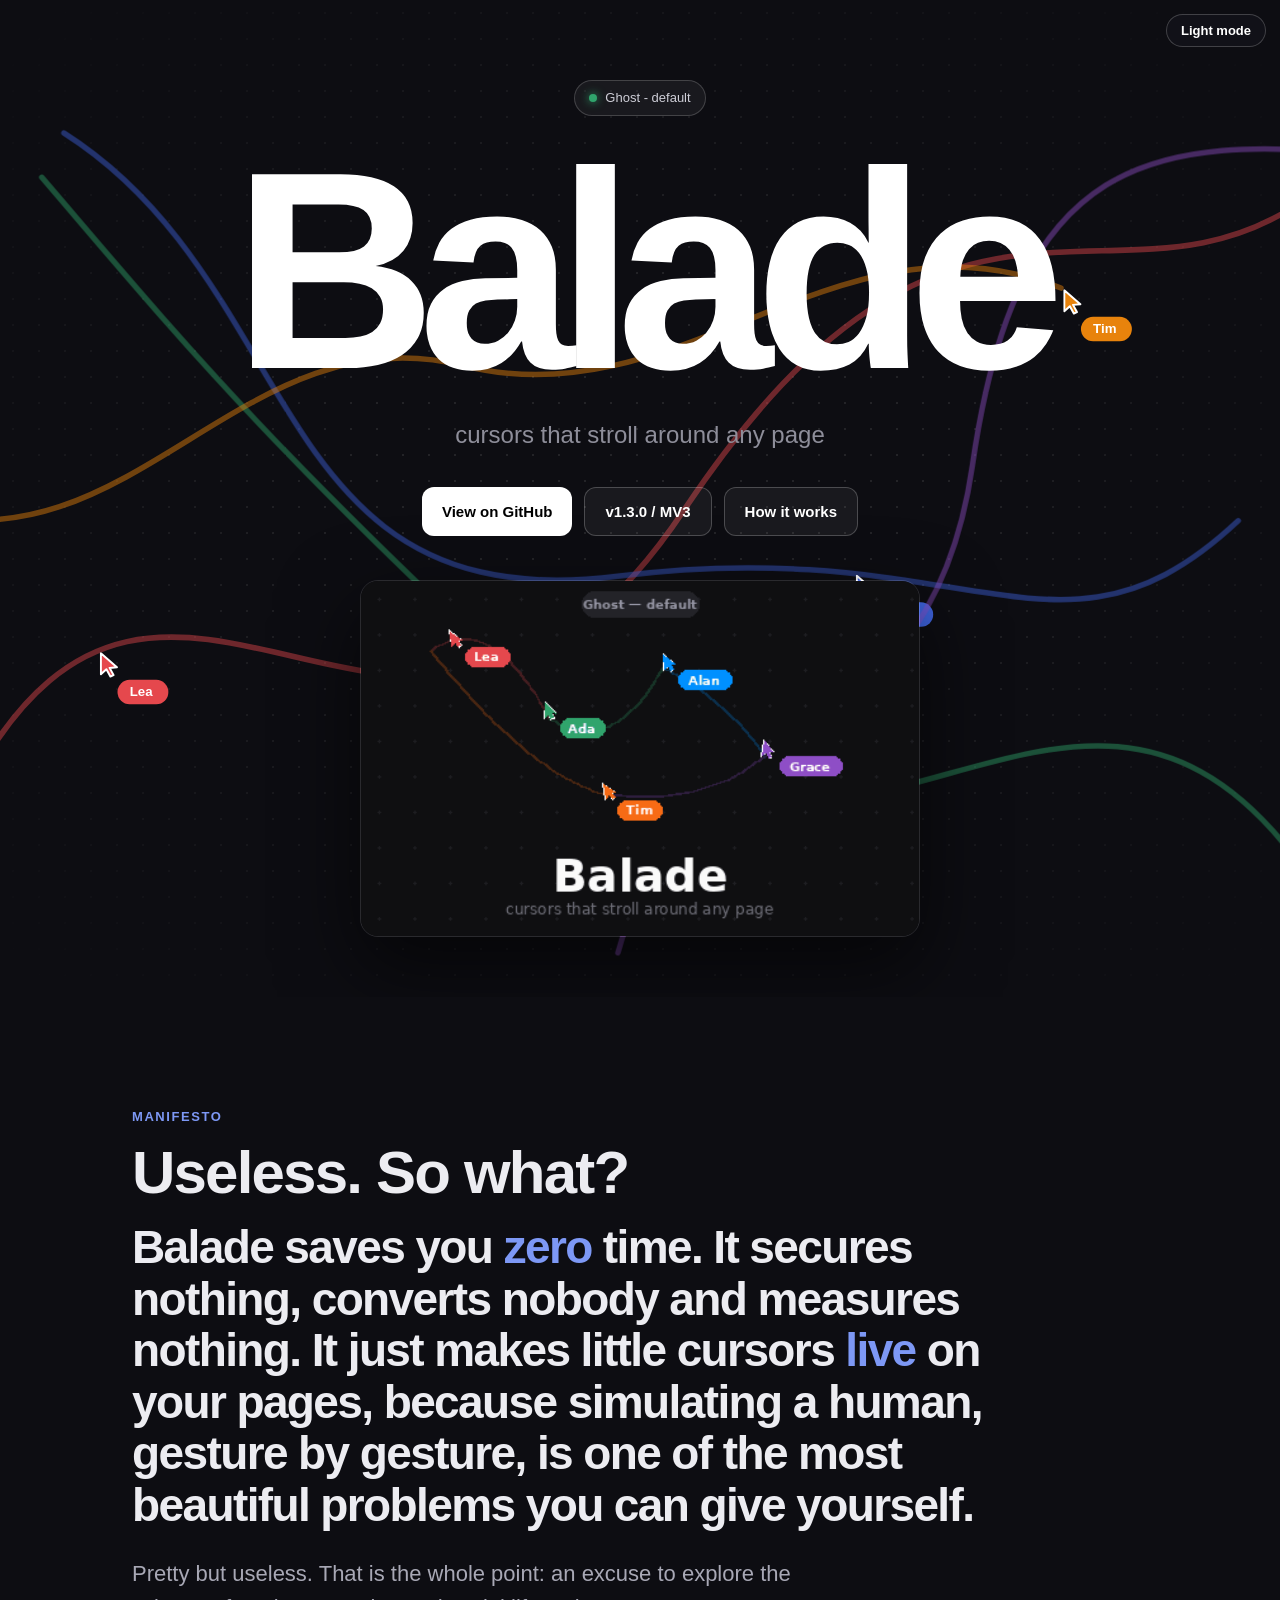
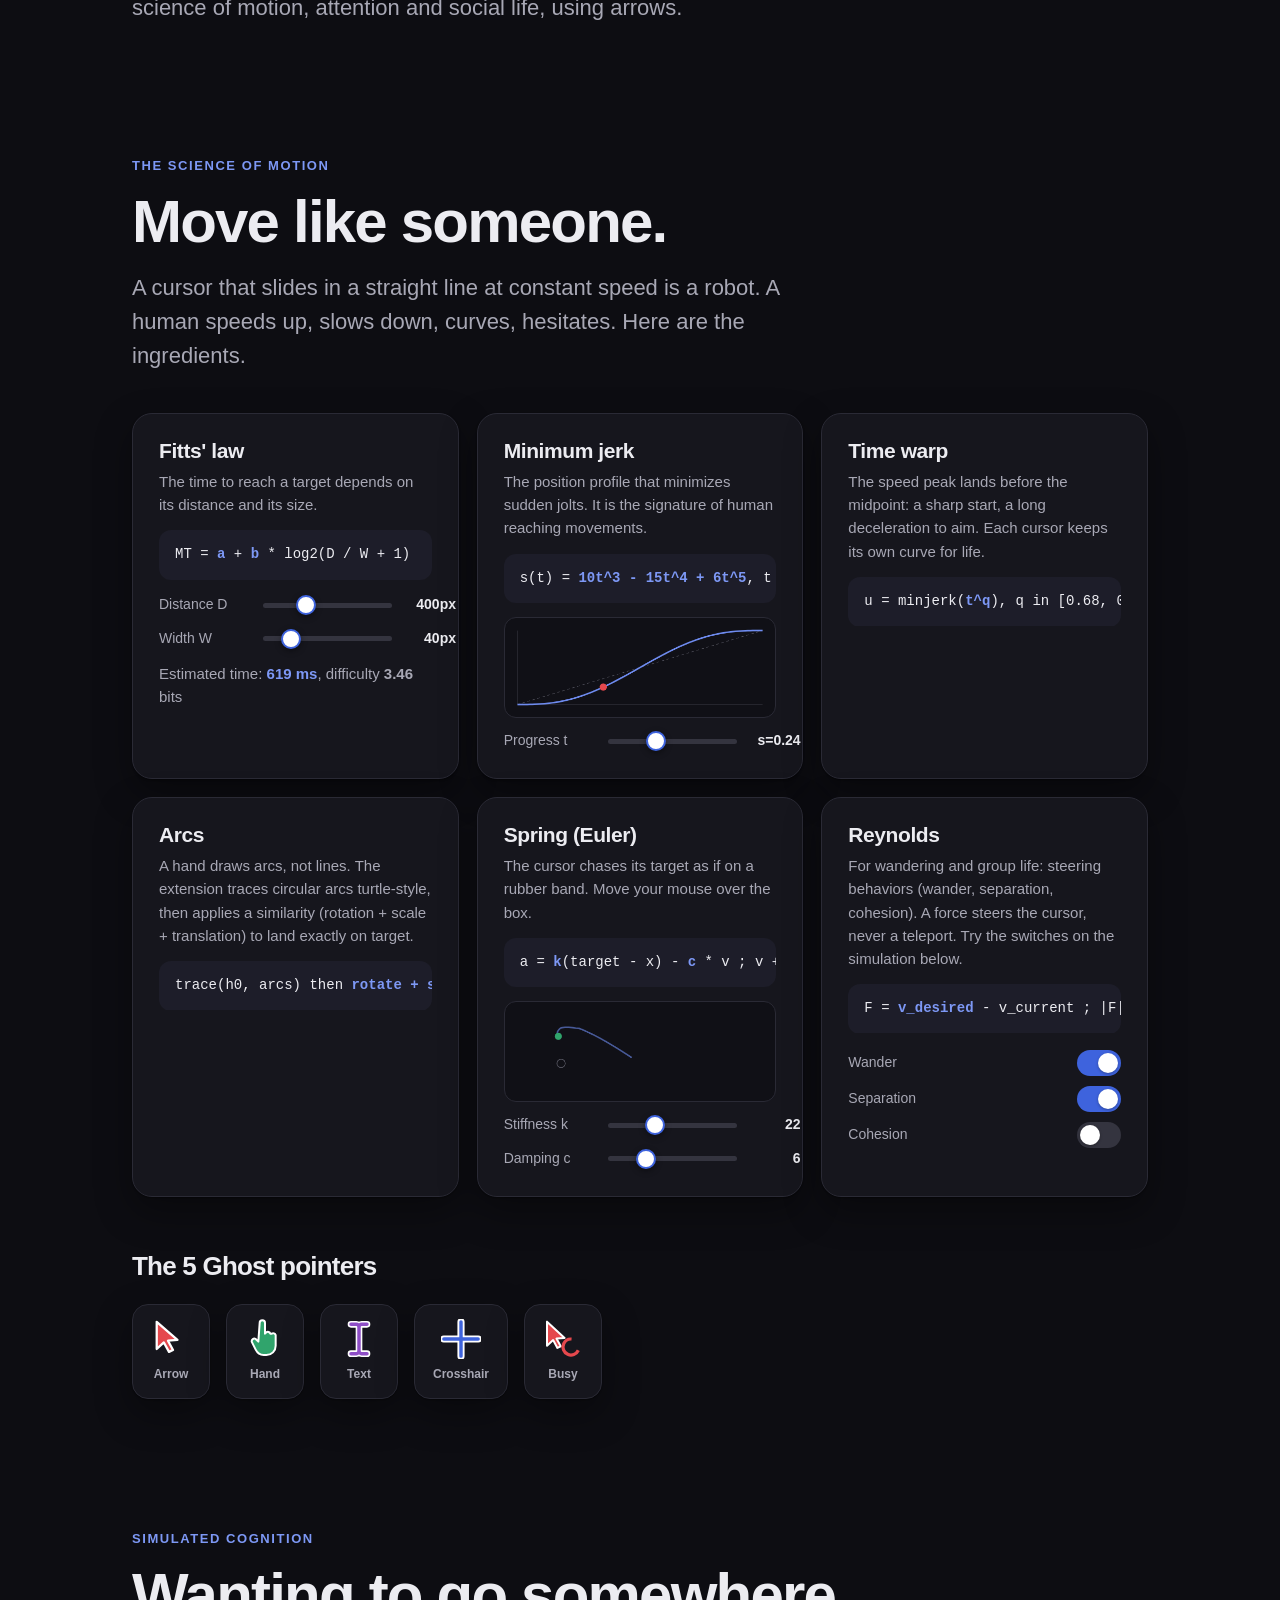
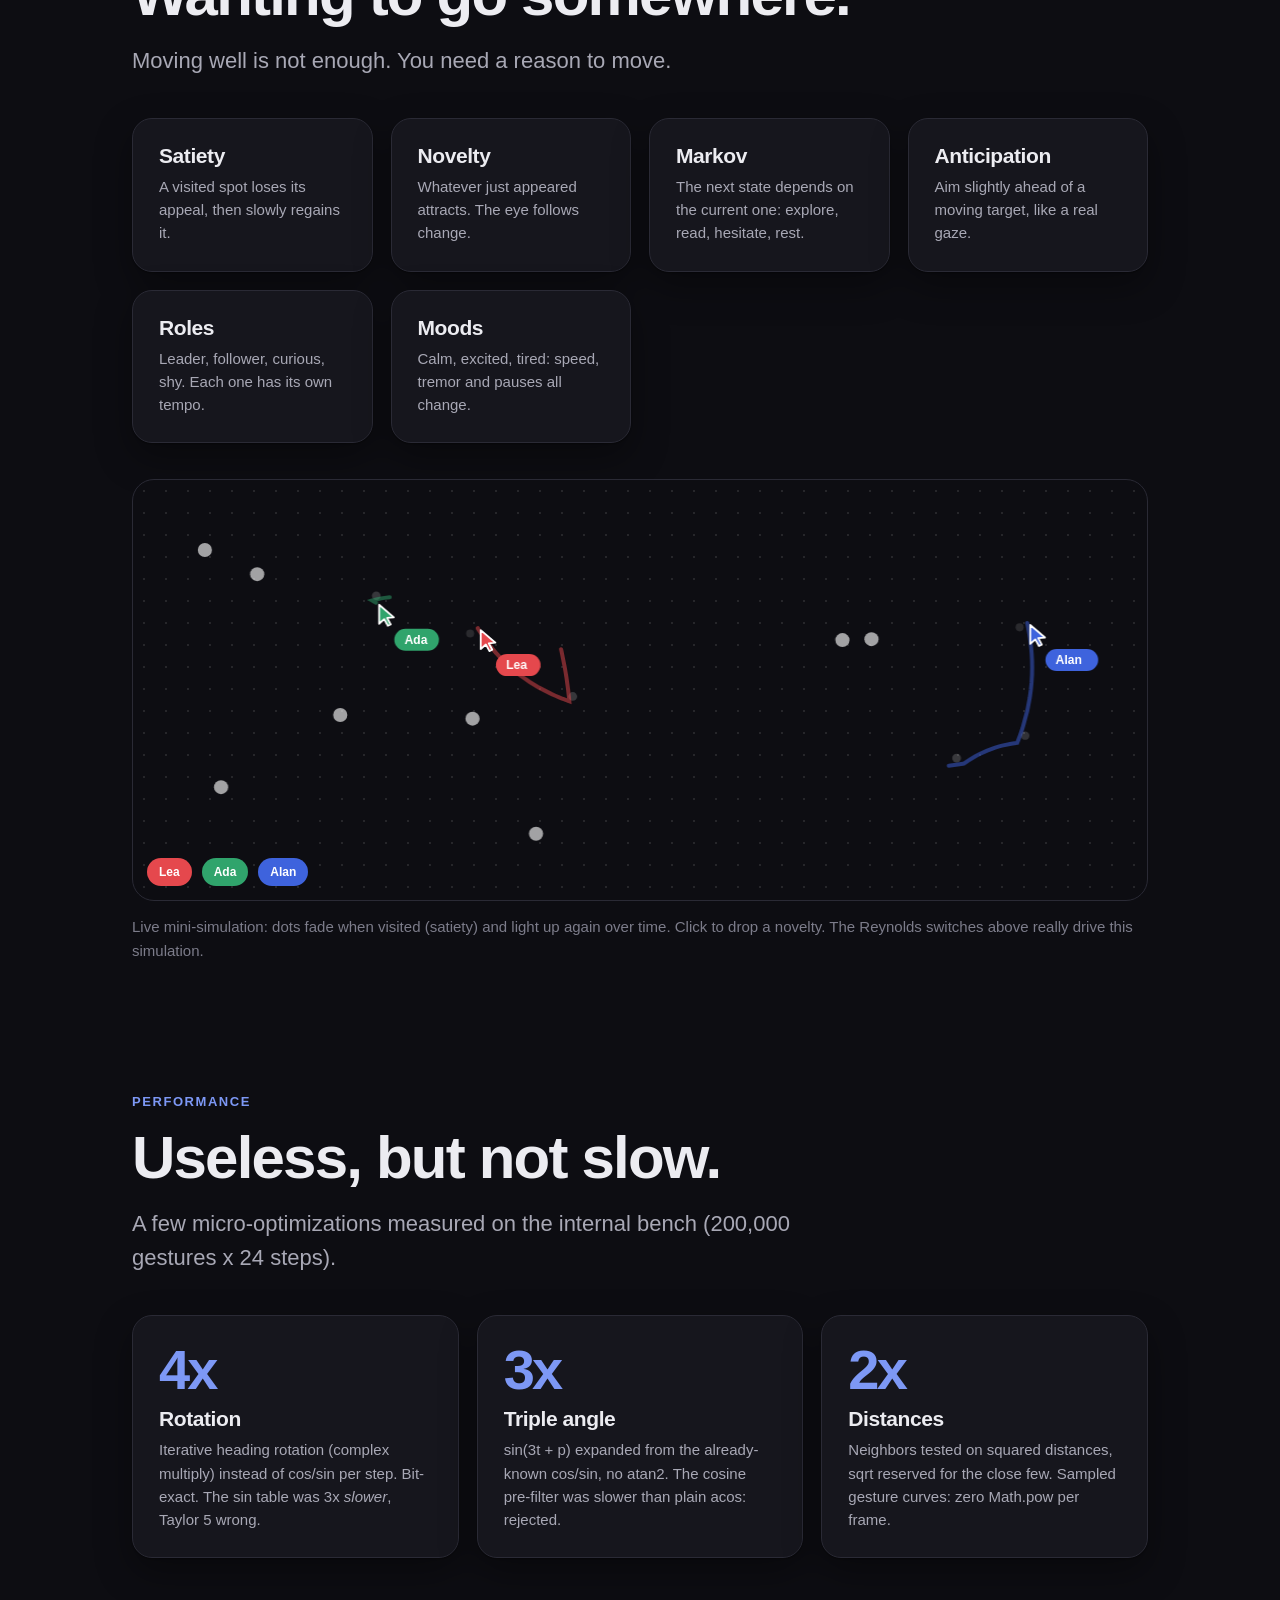
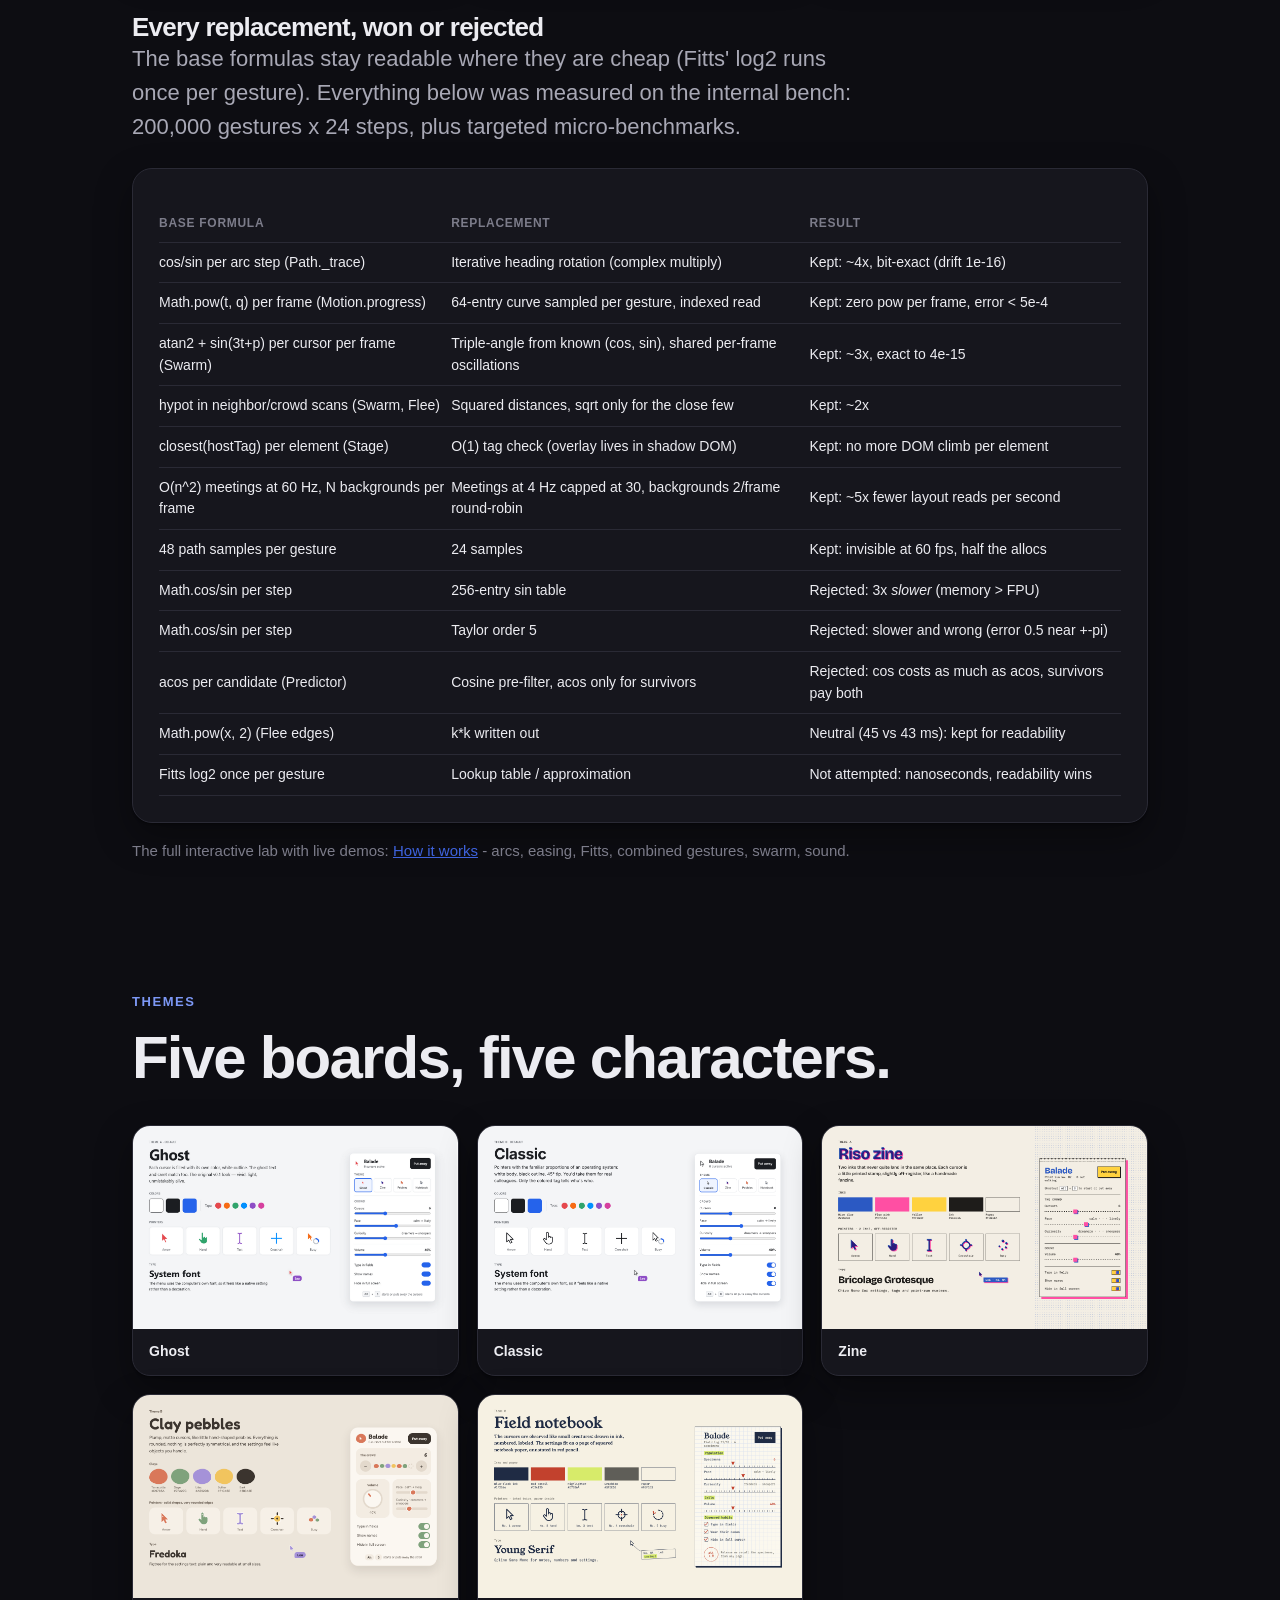
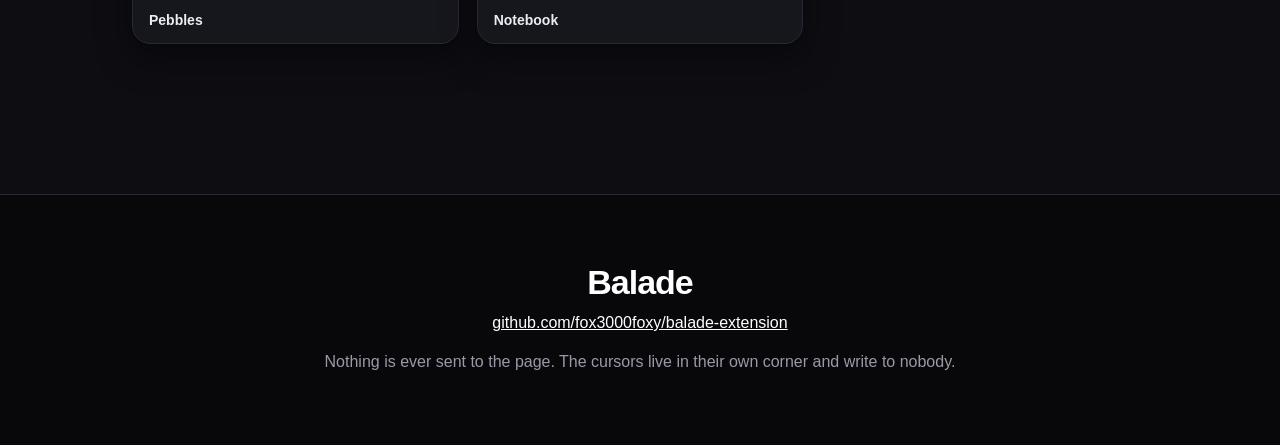
==== commit 8cd897c0: "docs: full replacement table + lab link on landing page" ====
--- a/docs/index.html
+++ b/docs/index.html
@@ -239,6 +239,27 @@
     <div class="card"><div class="big">3x</div><h3 style="margin-top:10px">Triple angle</h3><p>sin(3t + p) expanded from the already-known cos/sin, no atan2. The cosine pre-filter was slower than plain acos: rejected.</p></div>
     <div class="card"><div class="big">2x</div><h3 style="margin-top:10px">Distances</h3><p>Neighbors tested on squared distances, sqrt reserved for the close few. Sampled gesture curves: zero Math.pow per frame.</p></div>
   </div>
+
+  <h3 style="margin-top:56px;font-size:26px">Every replacement, won or rejected</h3>
+  <p class="lead">The base formulas stay readable where they are cheap (Fitts' log2 runs once per gesture). Everything below was measured on the internal bench: 200,000 gestures x 24 steps, plus targeted micro-benchmarks.</p>
+  <div class="card" style="margin-top:24px;overflow-x:auto">
+  <table class="tbl">
+    <tr><th>Base formula</th><th>Replacement</th><th>Result</th></tr>
+    <tr><td>cos/sin per arc step (Path._trace)</td><td>Iterative heading rotation (complex multiply)</td><td>Kept: ~4x, bit-exact (drift 1e-16)</td></tr>
+    <tr><td>Math.pow(t, q) per frame (Motion.progress)</td><td>64-entry curve sampled per gesture, indexed read</td><td>Kept: zero pow per frame, error &lt; 5e-4</td></tr>
+    <tr><td>atan2 + sin(3t+p) per cursor per frame (Swarm)</td><td>Triple-angle from known (cos, sin), shared per-frame oscillations</td><td>Kept: ~3x, exact to 4e-15</td></tr>
+    <tr><td>hypot in neighbor/crowd scans (Swarm, Flee)</td><td>Squared distances, sqrt only for the close few</td><td>Kept: ~2x</td></tr>
+    <tr><td>closest(hostTag) per element (Stage)</td><td>O(1) tag check (overlay lives in shadow DOM)</td><td>Kept: no more DOM climb per element</td></tr>
+    <tr><td>O(n^2) meetings at 60 Hz, N backgrounds per frame</td><td>Meetings at 4 Hz capped at 30, backgrounds 2/frame round-robin</td><td>Kept: ~5x fewer layout reads per second</td></tr>
+    <tr><td>48 path samples per gesture</td><td>24 samples</td><td>Kept: invisible at 60 fps, half the allocs</td></tr>
+    <tr><td>Math.cos/sin per step</td><td>256-entry sin table</td><td>Rejected: 3x <em>slower</em> (memory &gt; FPU)</td></tr>
+    <tr><td>Math.cos/sin per step</td><td>Taylor order 5</td><td>Rejected: slower and wrong (error 0.5 near +-pi)</td></tr>
+    <tr><td>acos per candidate (Predictor)</td><td>Cosine pre-filter, acos only for survivors</td><td>Rejected: cos costs as much as acos, survivors pay both</td></tr>
+    <tr><td>Math.pow(x, 2) (Flee edges)</td><td>k*k written out</td><td>Neutral (45 vs 43 ms): kept for readability</td></tr>
+    <tr><td>Fitts log2 once per gesture</td><td>Lookup table / approximation</td><td>Not attempted: nanoseconds, readability wins</td></tr>
+  </table>
+  </div>
+  <p class="note" style="margin-top:16px">The full interactive lab with live demos: <a href="how-it-works.html" style="color:var(--blue)">How it works</a> - arcs, easing, Fitts, combined gestures, swarm, sound.</p>
 </section>
 
 <!-- 6. THEMES -->
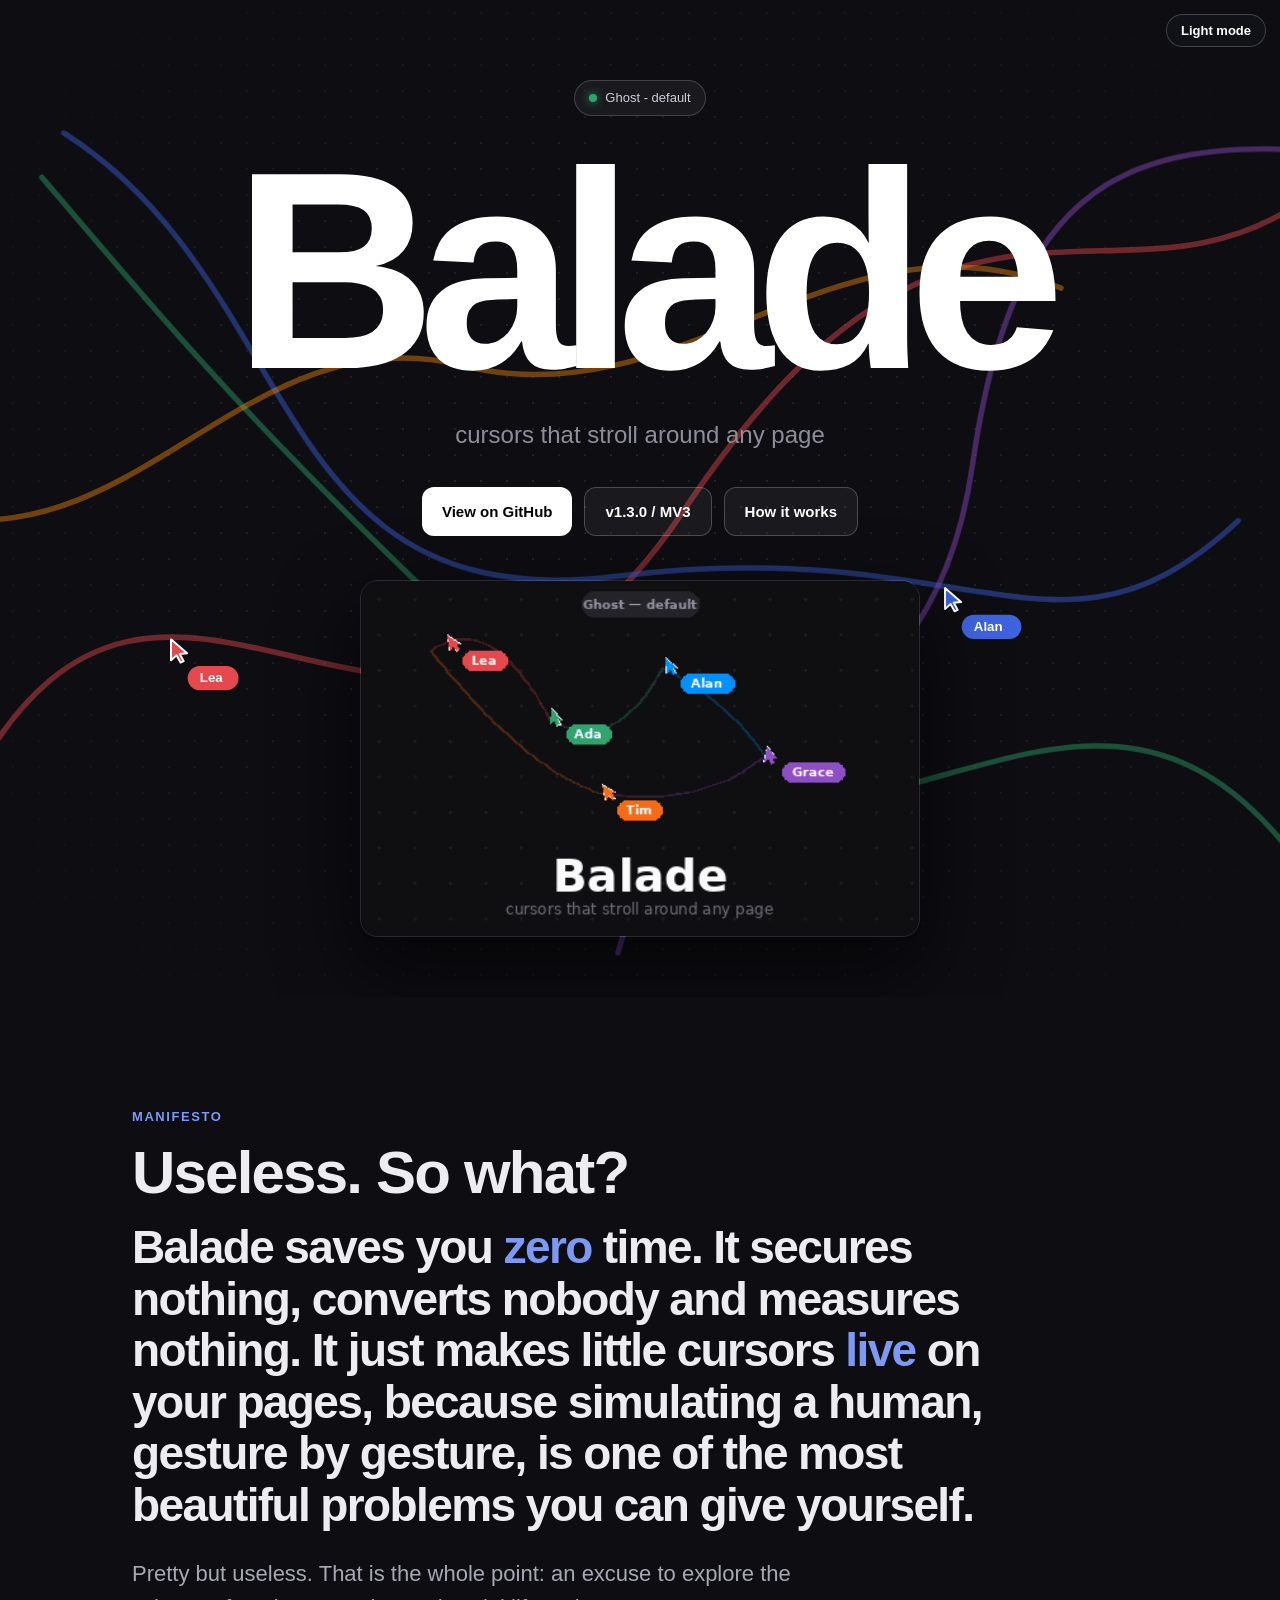
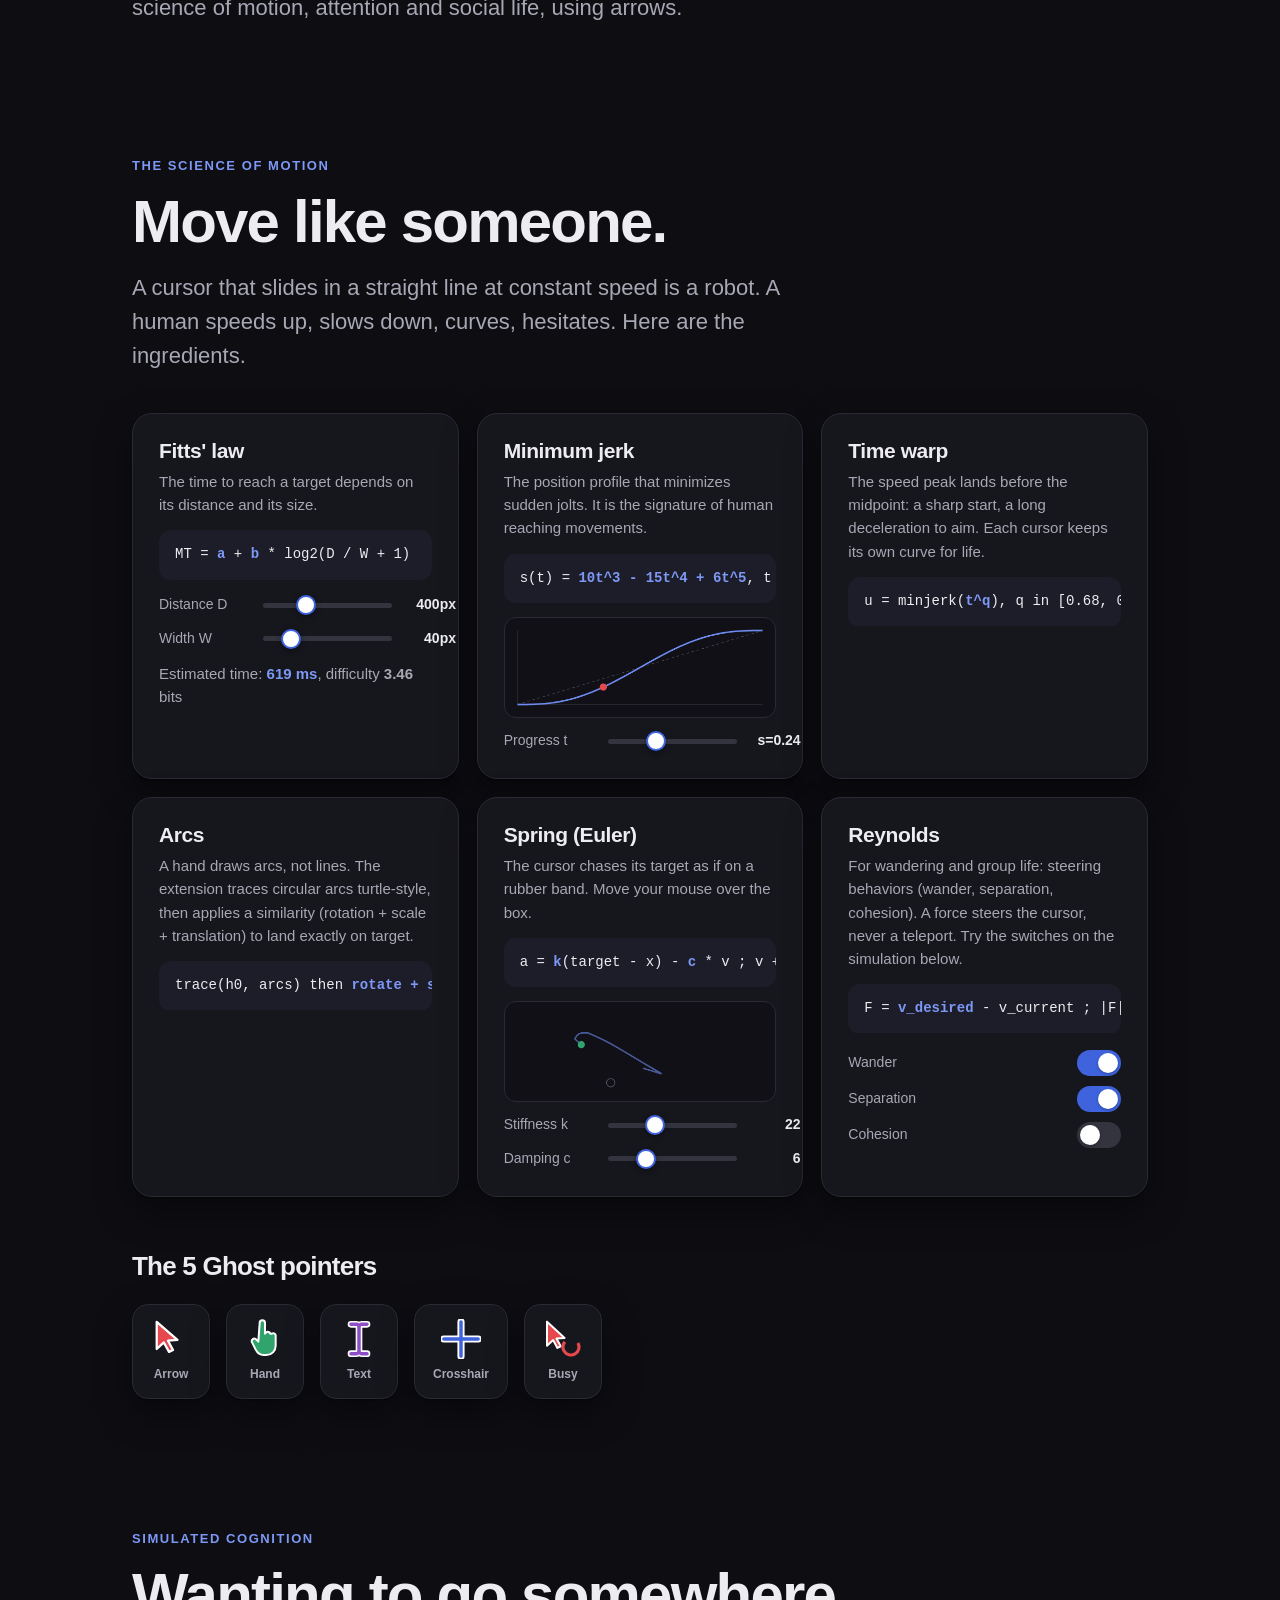
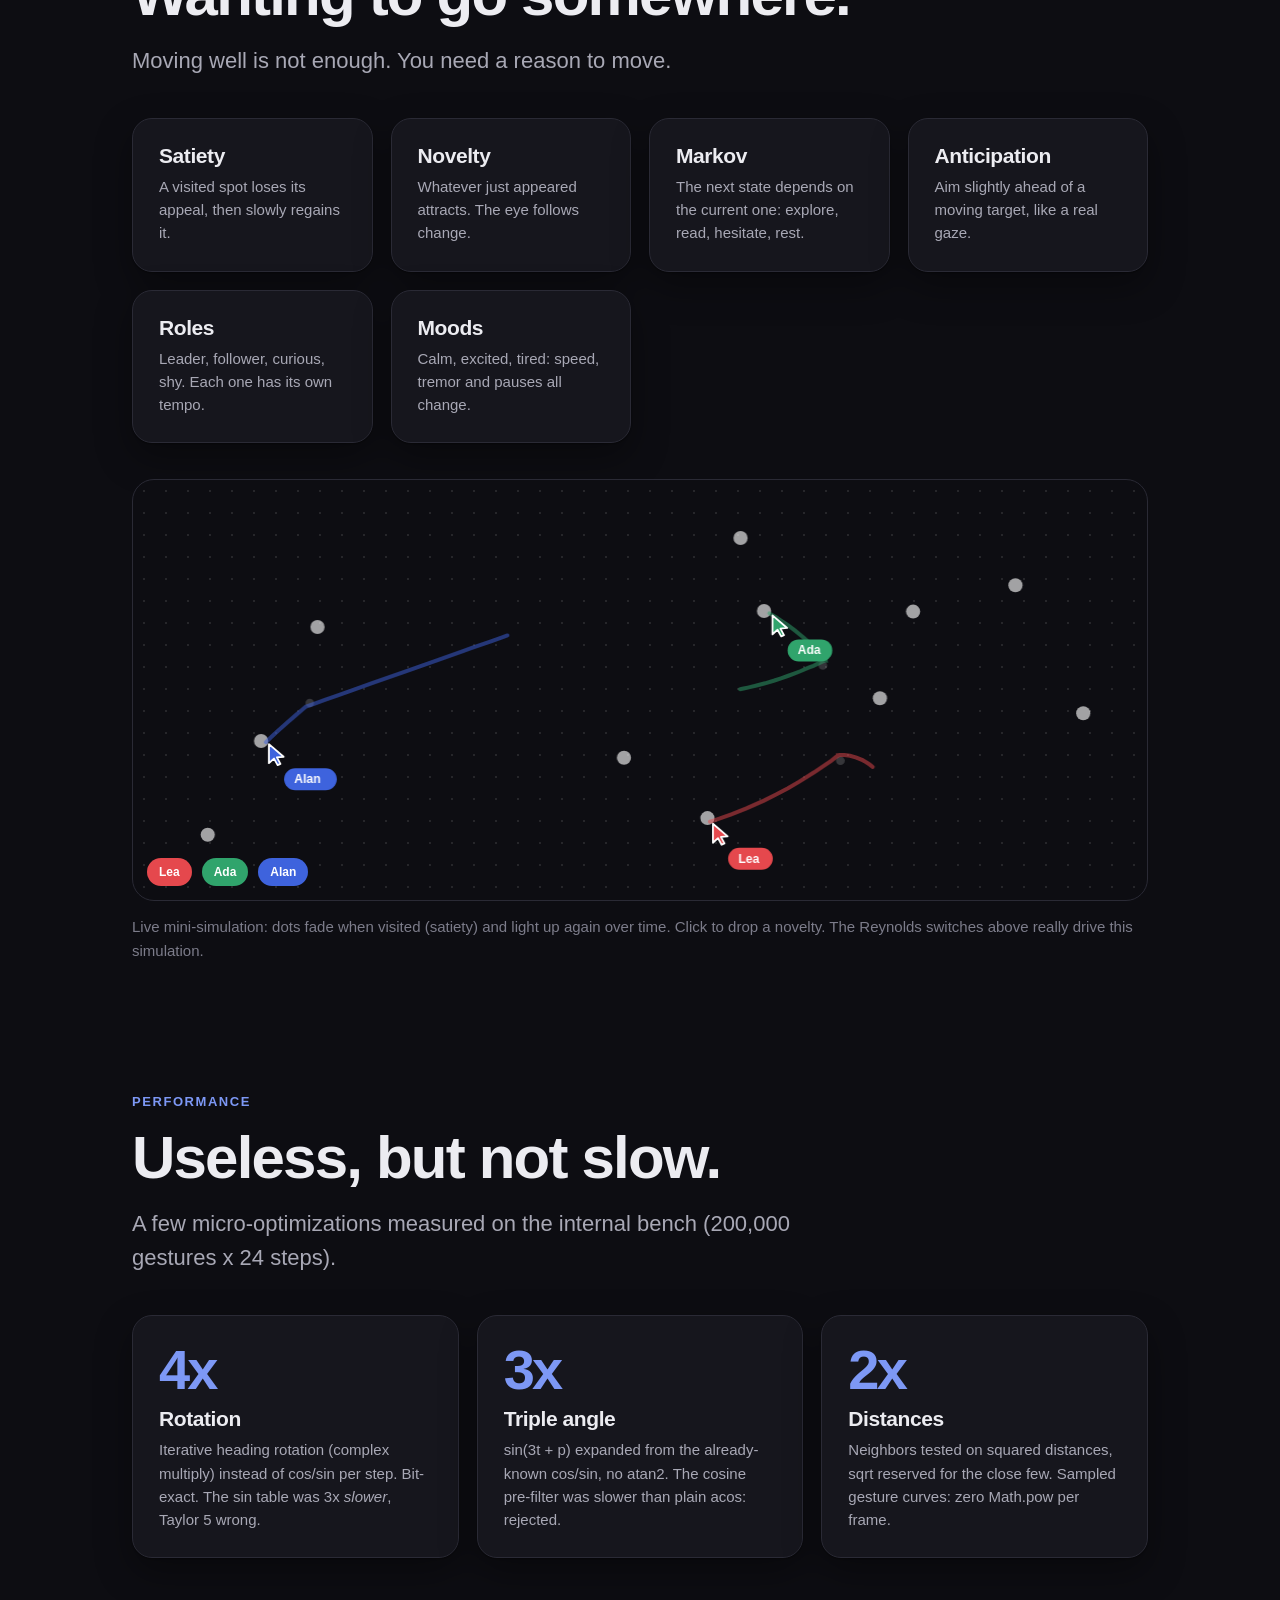
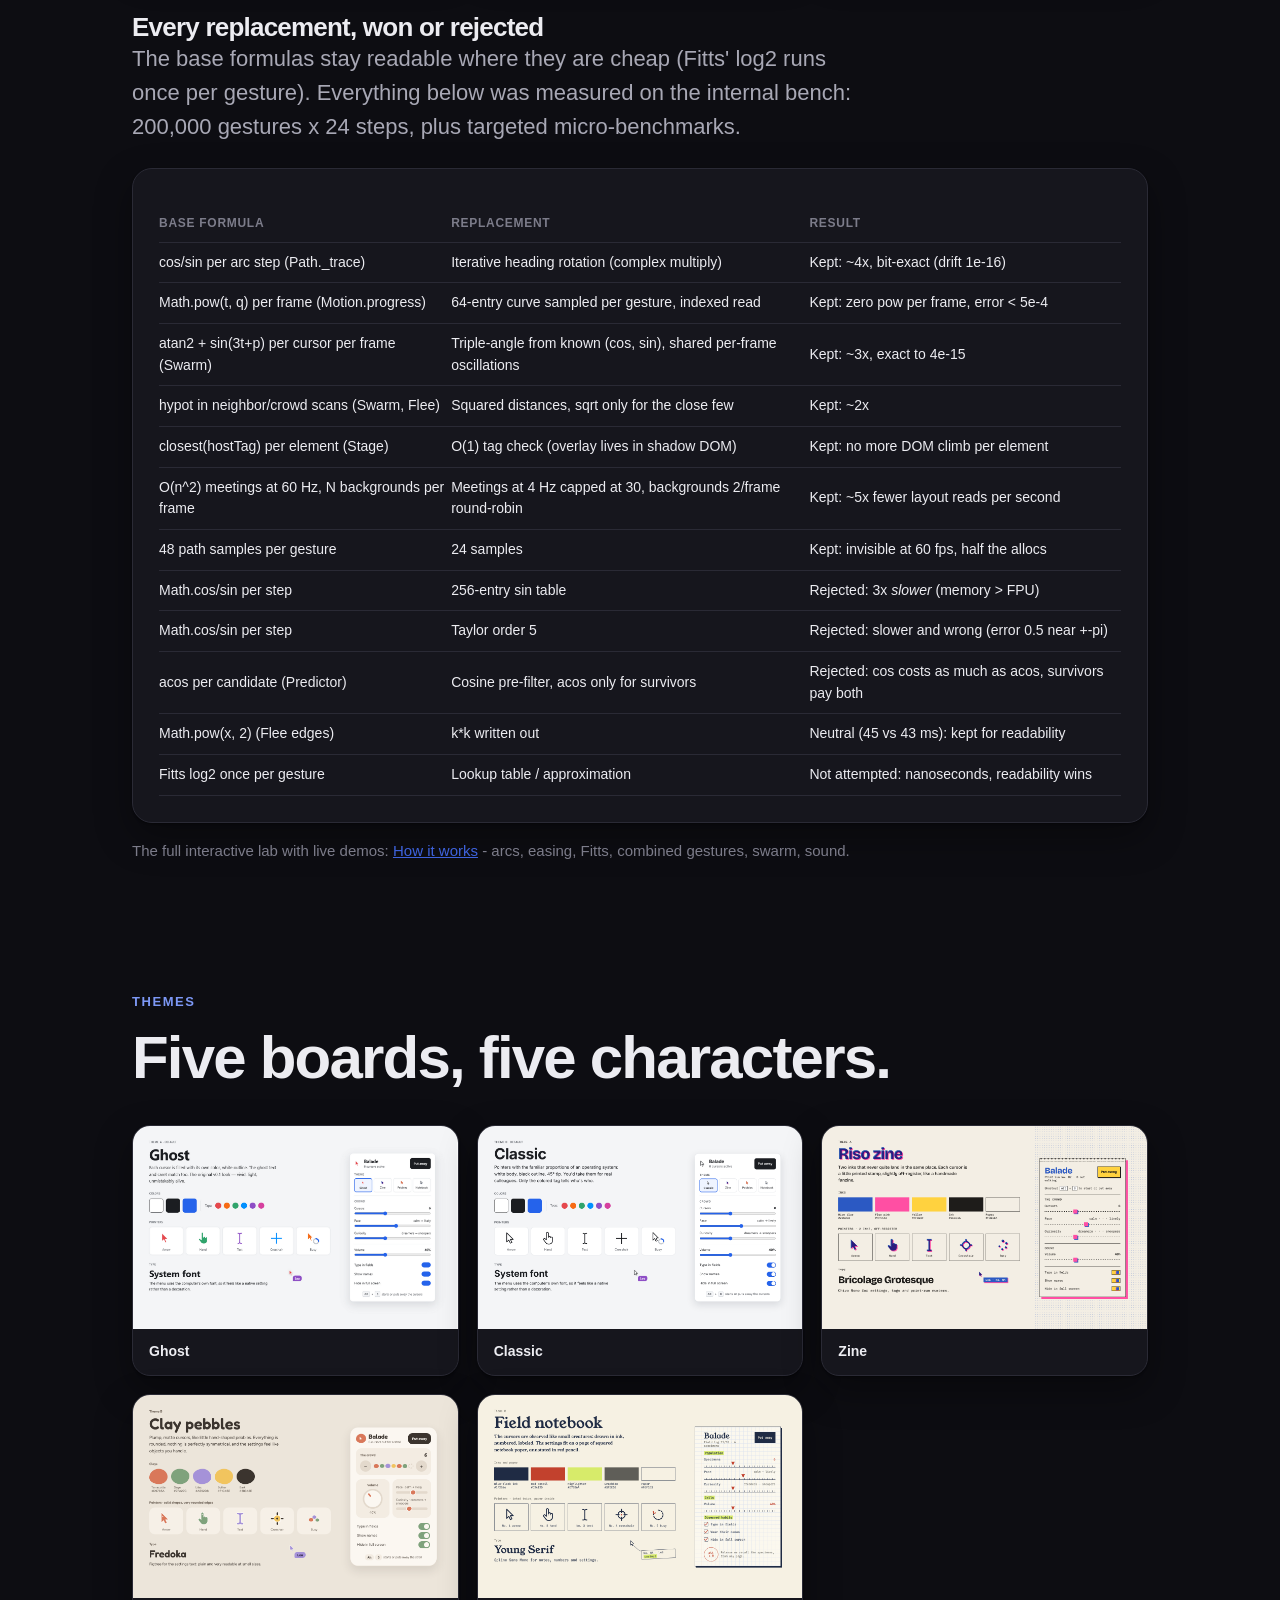
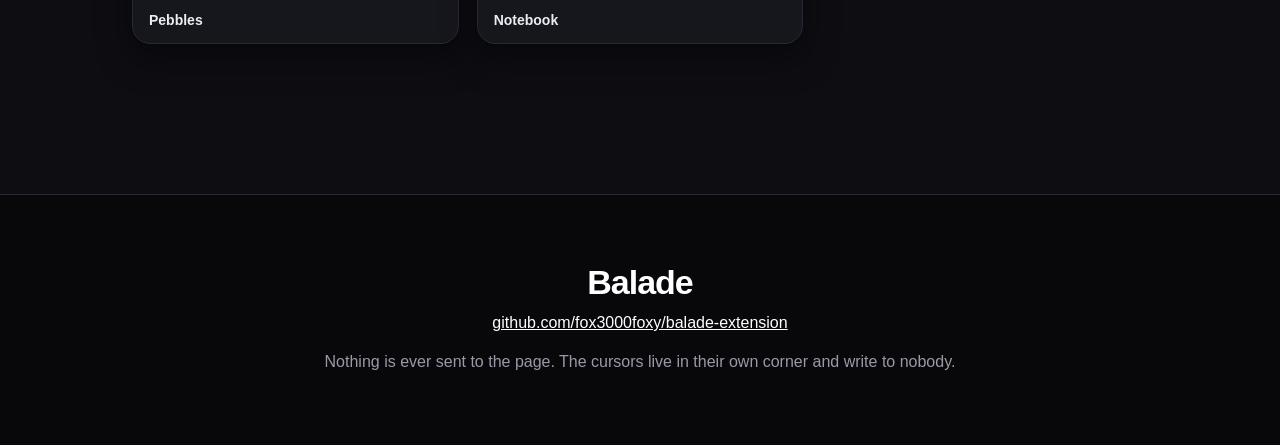
==== commit 06586060: "docs: Open Graph and Twitter meta tags" ====
--- a/docs/index.html
+++ b/docs/index.html
@@ -5,6 +5,18 @@
 <meta name="viewport" content="width=device-width,initial-scale=1">
 <title>Balade - cursors that stroll around any page</title>
 <meta name="description" content="Balade: a Chrome MV3 extension with autonomous animated cursors. Pretty but useless. The science of bringing virtual things to life.">
+<meta property="og:type" content="website">
+<meta property="og:site_name" content="Balade">
+<meta property="og:title" content="Balade - cursors that stroll around any page">
+<meta property="og:description" content="Pretty but useless: animated cursors with human timing, simulated cognition, and benchmarked motion math. The science of bringing virtual things to life.">
+<meta property="og:url" content="https://fox3000foxy.github.io/balade-extension/">
+<meta property="og:image" content="https://fox3000foxy.github.io/balade-extension/images/balade_ghost_promo_1140x560.png">
+<meta property="og:image:width" content="1140">
+<meta property="og:image:height" content="560">
+<meta name="twitter:card" content="summary_large_image">
+<meta name="twitter:title" content="Balade - cursors that stroll around any page">
+<meta name="twitter:description" content="Pretty but useless: animated cursors with human timing, simulated cognition, and benchmarked motion math.">
+<meta name="twitter:image" content="https://fox3000foxy.github.io/balade-extension/images/balade_ghost_promo_1140x560.png">
 <style>
 :root{
   --blue:#3e63dd; --red:#e5484d; --green:#30a46c; --violet:#8e4ec6; --orange:#e8830c;
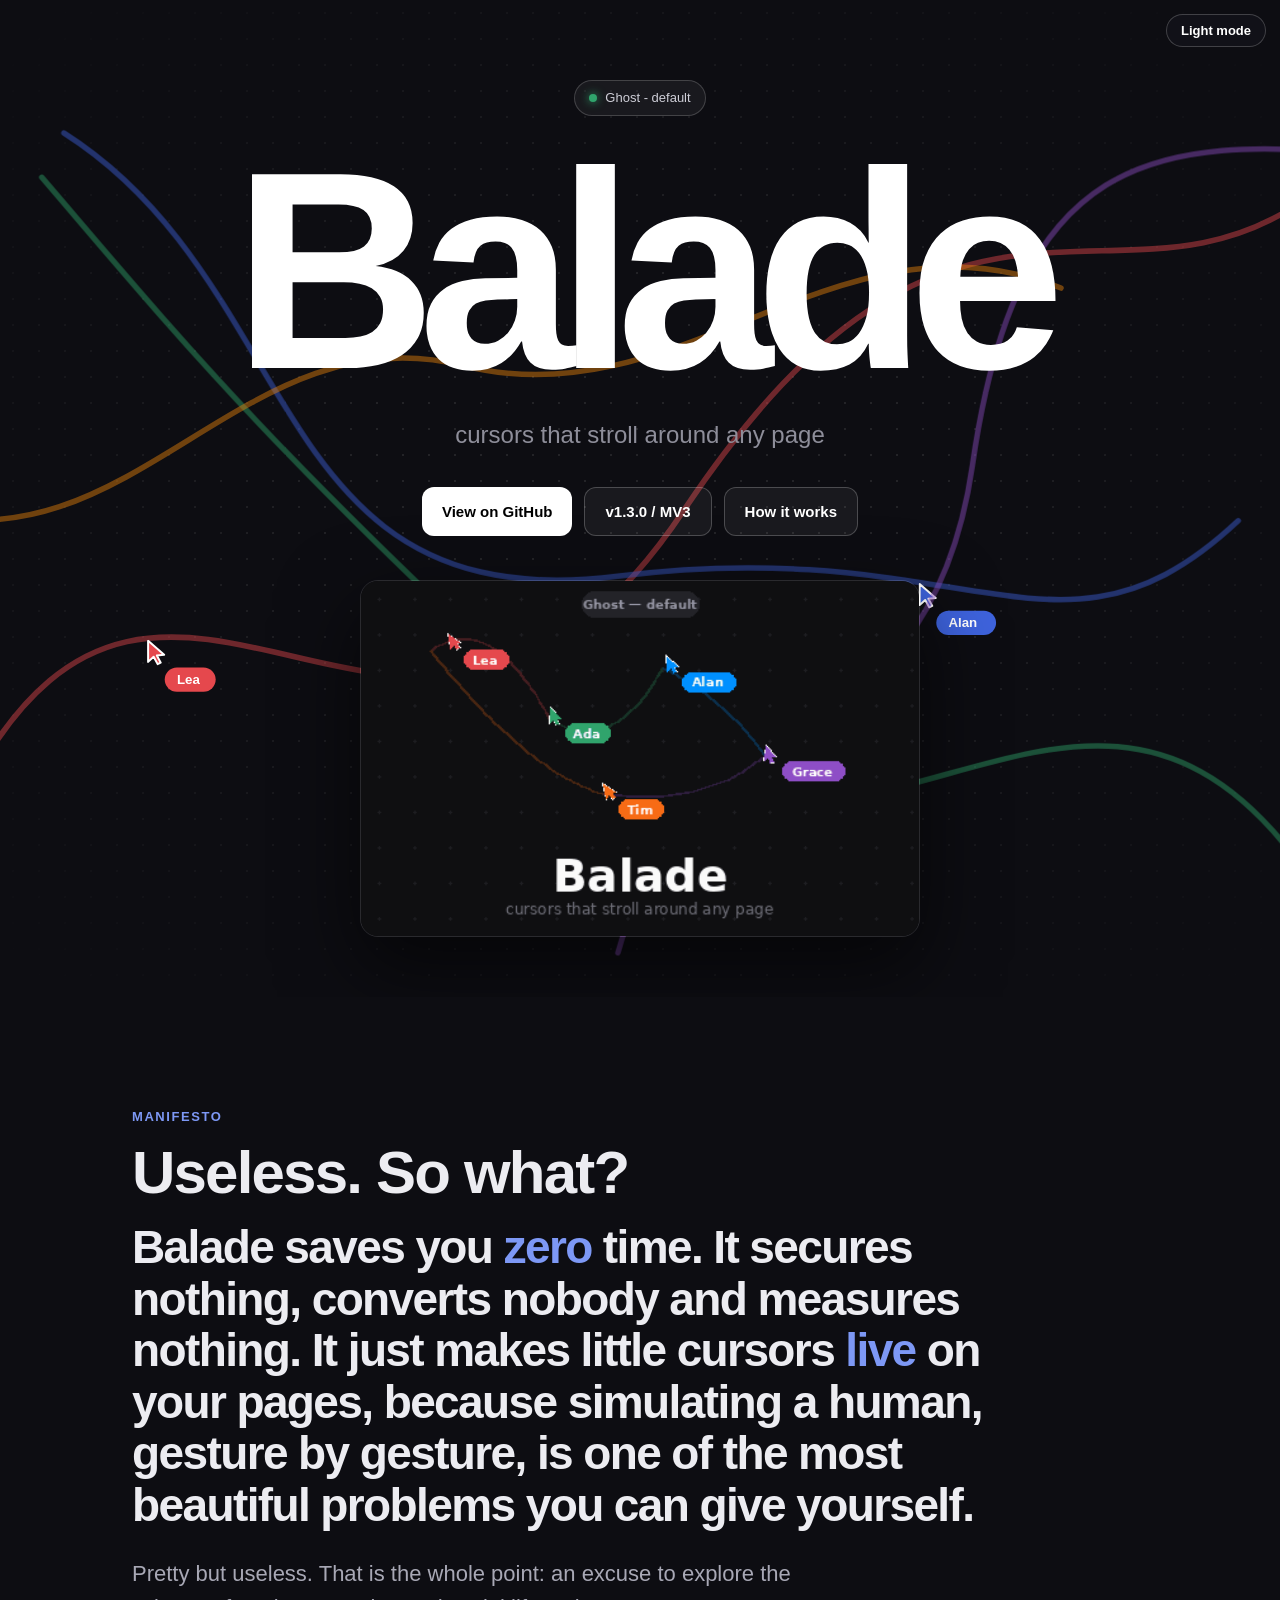
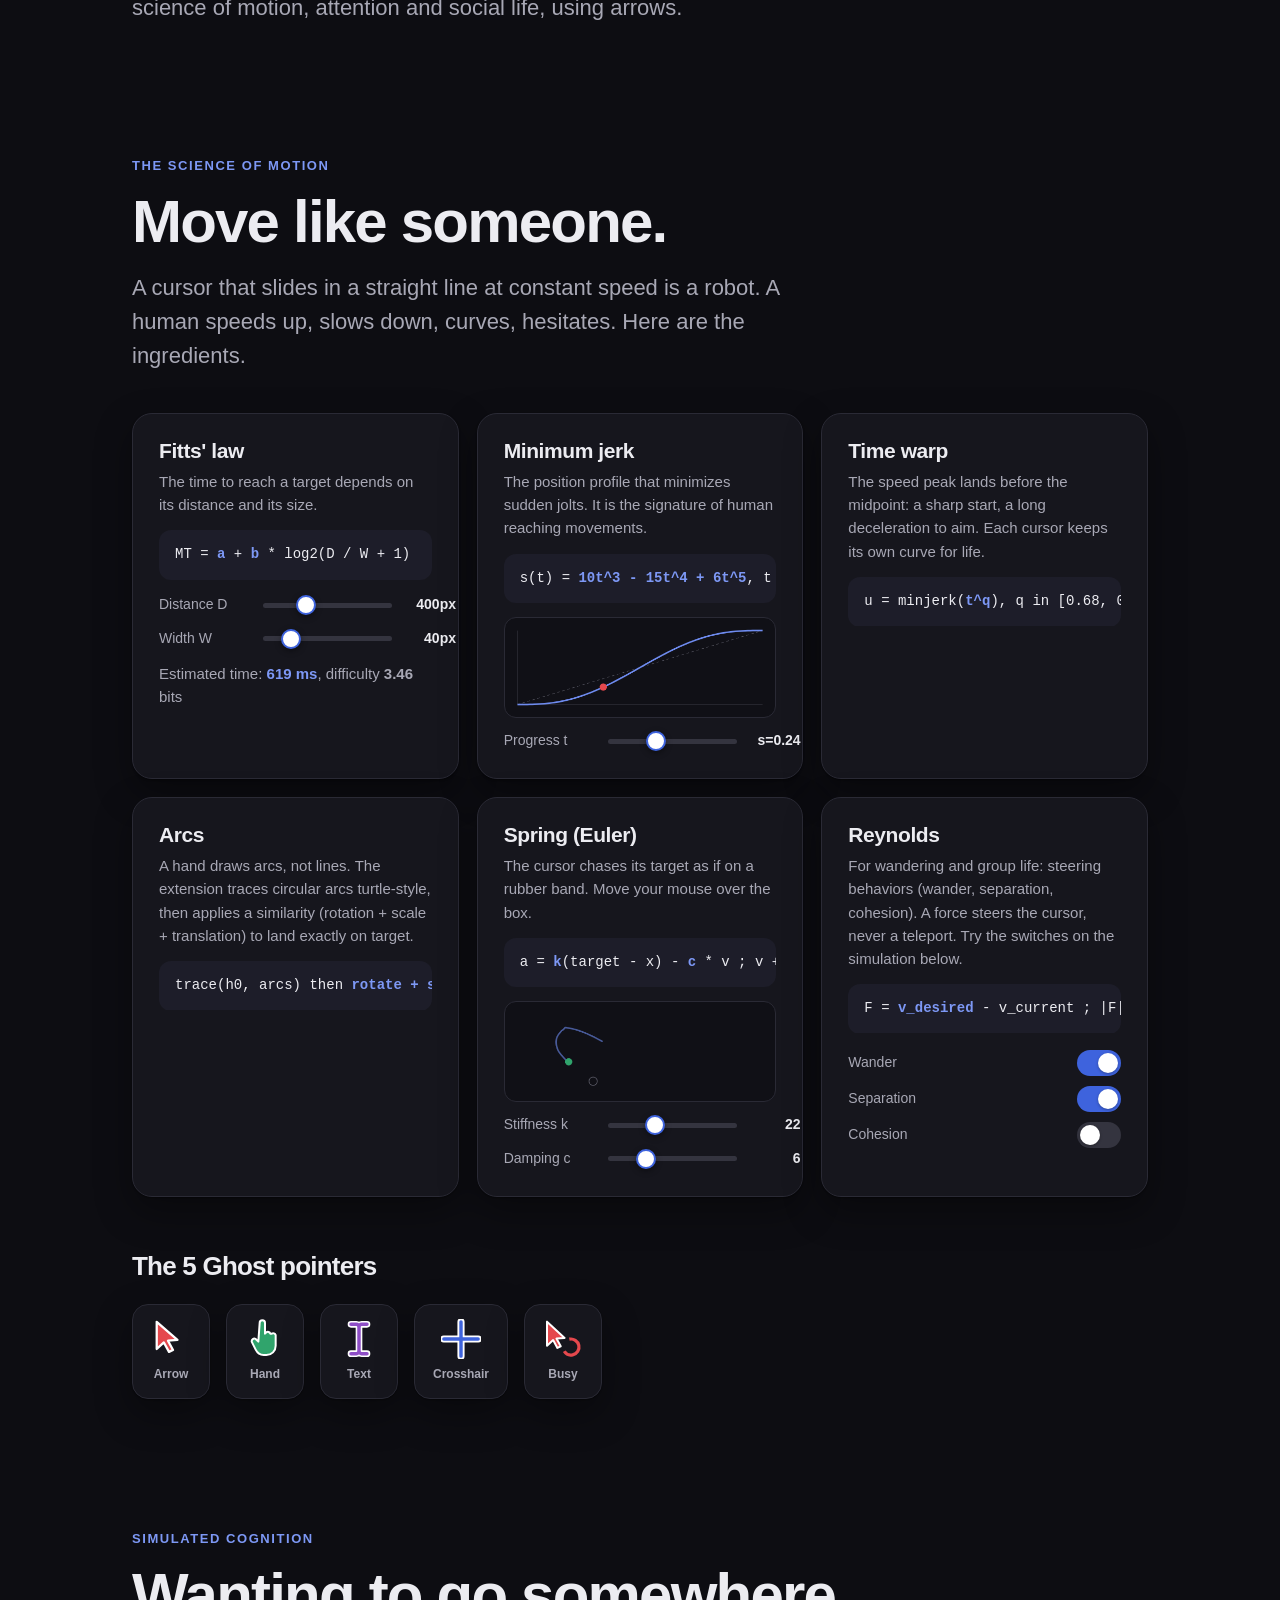
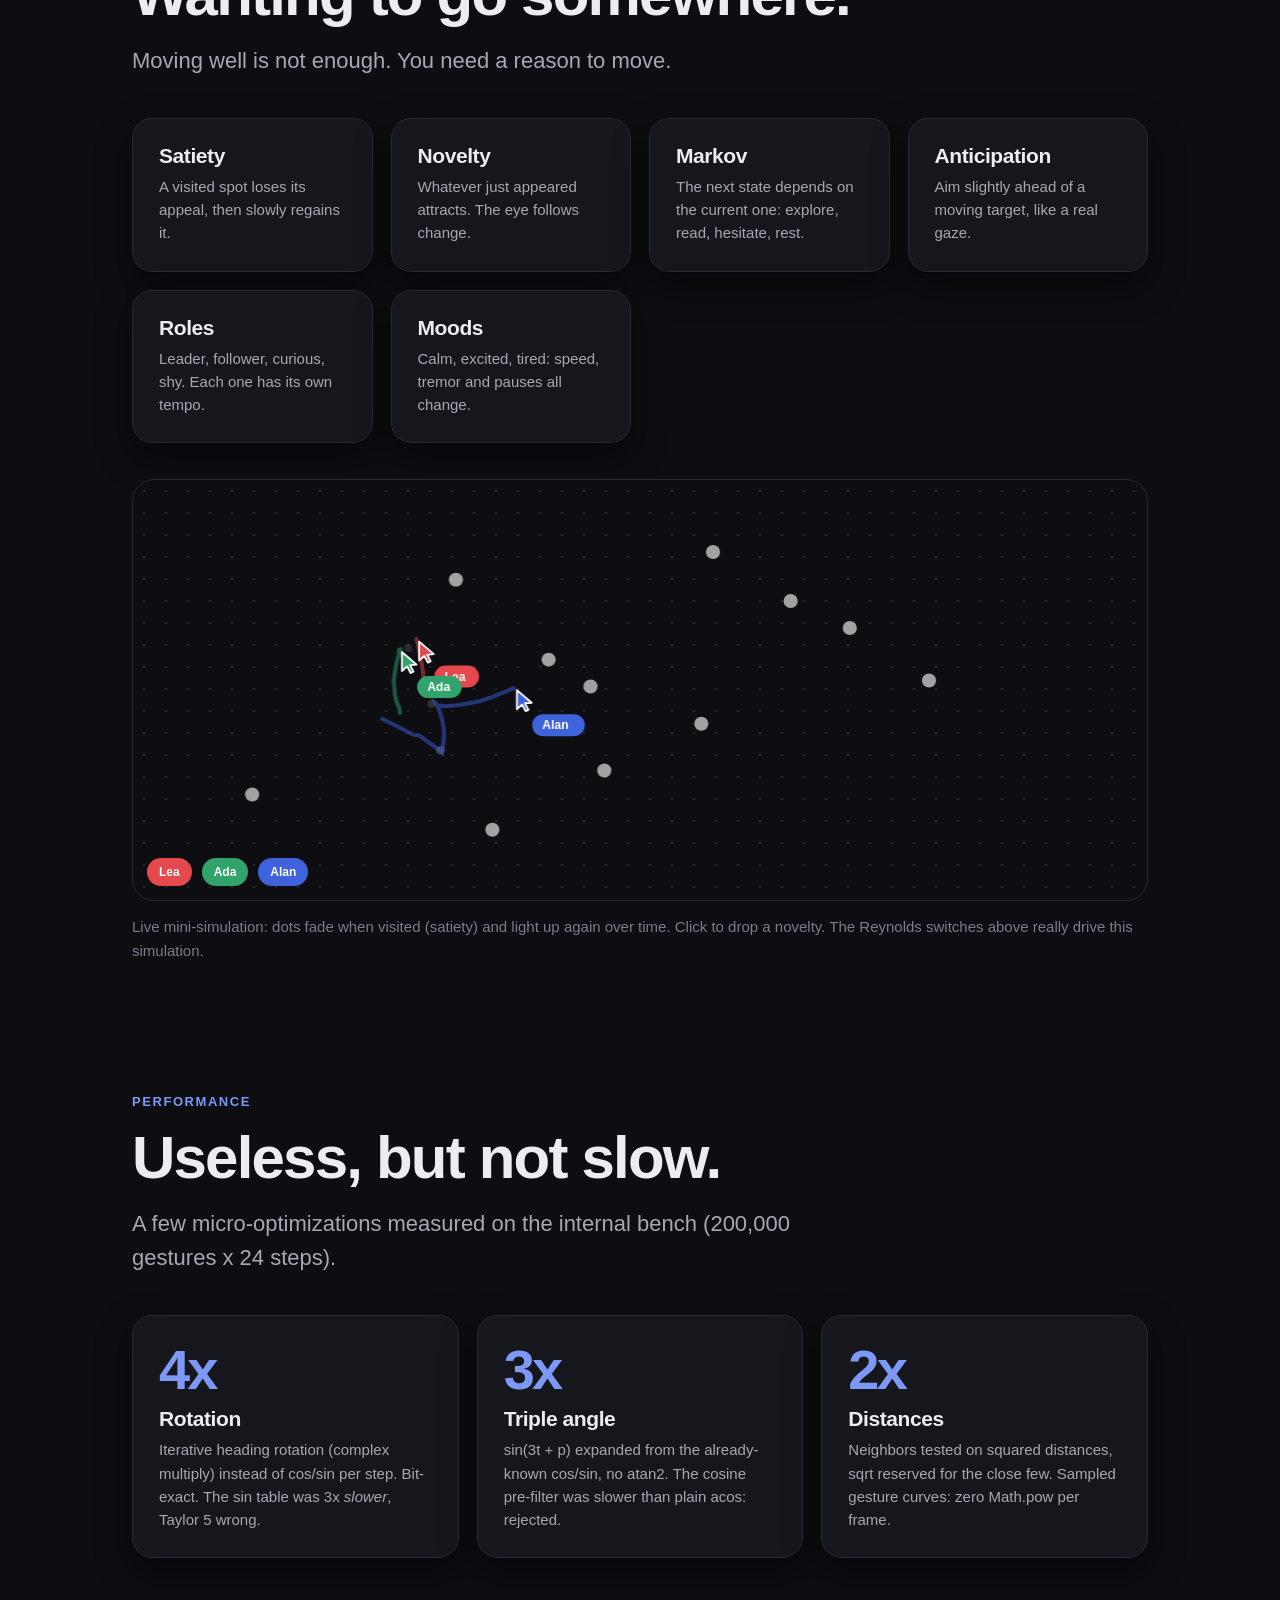
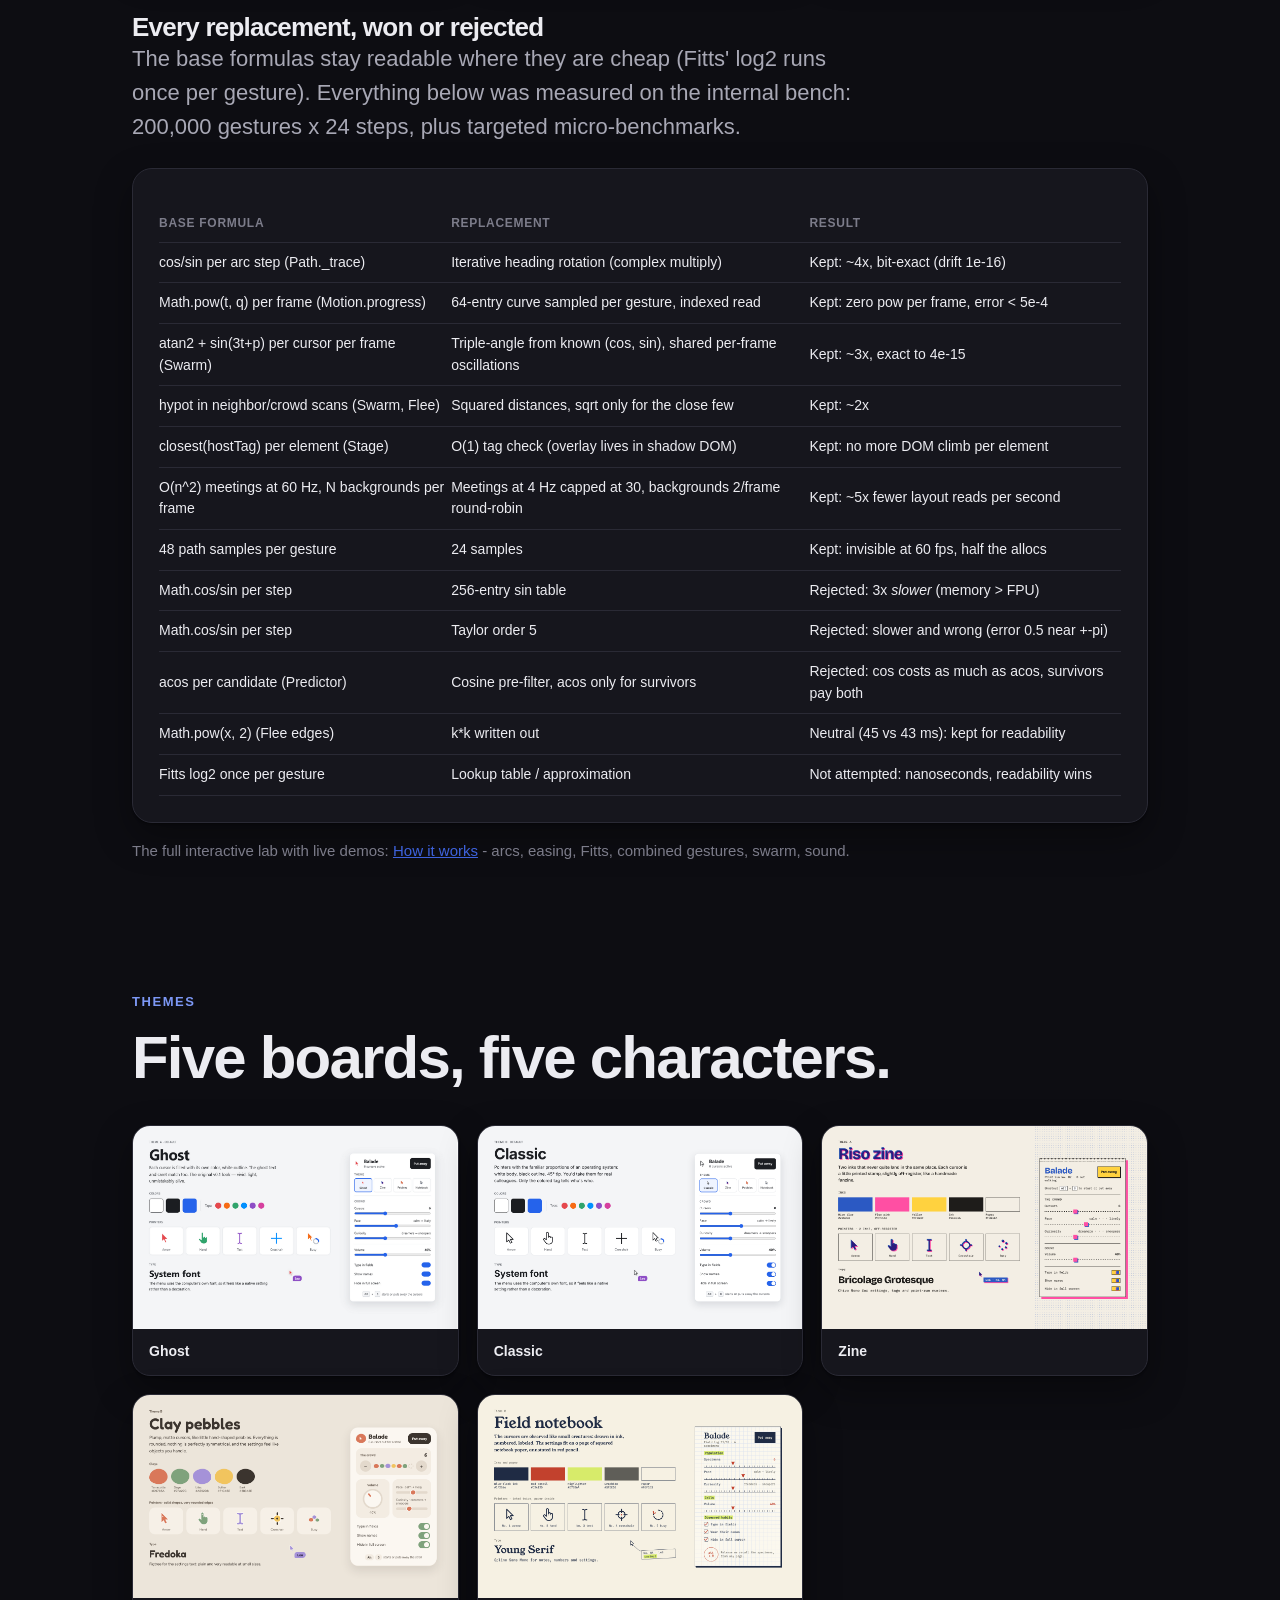
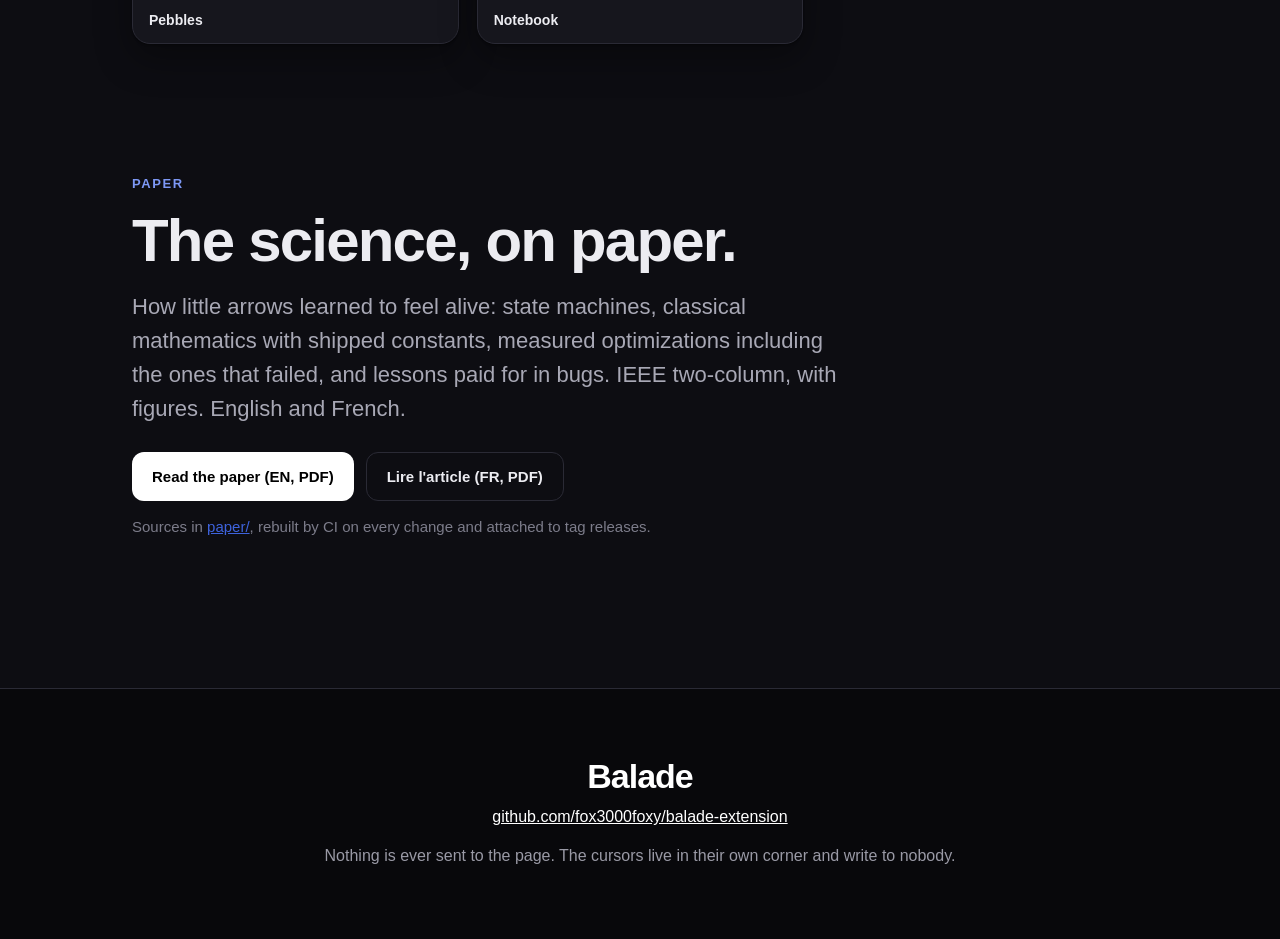
==== commit 97543b6a: "docs: paper section on landing page, lab aligned with site style - index: Paper section with EN+FR P" ====
--- a/docs/index.html
+++ b/docs/index.html
@@ -281,7 +281,19 @@
   <div class="gallery" id="gallery"></div>
 </section>
 
-<!-- 7. FOOTER -->
+<!-- 7. PAPER -->
+<section class="block reveal" id="paper">
+  <div class="eyebrow">Paper</div>
+  <h2>The science, on paper.</h2>
+  <p class="lead">How little arrows learned to feel alive: state machines, classical mathematics with shipped constants, measured optimizations including the ones that failed, and lessons paid for in bugs. IEEE two-column, with figures. English and French.</p>
+  <div class="btns" style="justify-content:flex-start;margin-top:26px">
+    <a class="btn primary" href="https://github.com/fox3000foxy/balade-extension/releases/latest/download/balade.en.pdf">Read the paper (EN, PDF)</a>
+    <a class="btn ghost" style="color:var(--text);border-color:var(--line);background:transparent" href="https://github.com/fox3000foxy/balade-extension/releases/latest/download/balade.fr.pdf">Lire l'article (FR, PDF)</a>
+  </div>
+  <p class="note" style="margin-top:14px">Sources in <a href="https://github.com/fox3000foxy/balade-extension/tree/main/paper" style="color:var(--blue)">paper/</a>, rebuilt by CI on every change and attached to tag releases.</p>
+</section>
+
+<!-- 8. FOOTER -->
 <footer>
   <h3>Balade</h3>
   <p><a href="https://github.com/fox3000foxy/balade-extension">github.com/fox3000foxy/balade-extension</a></p>
